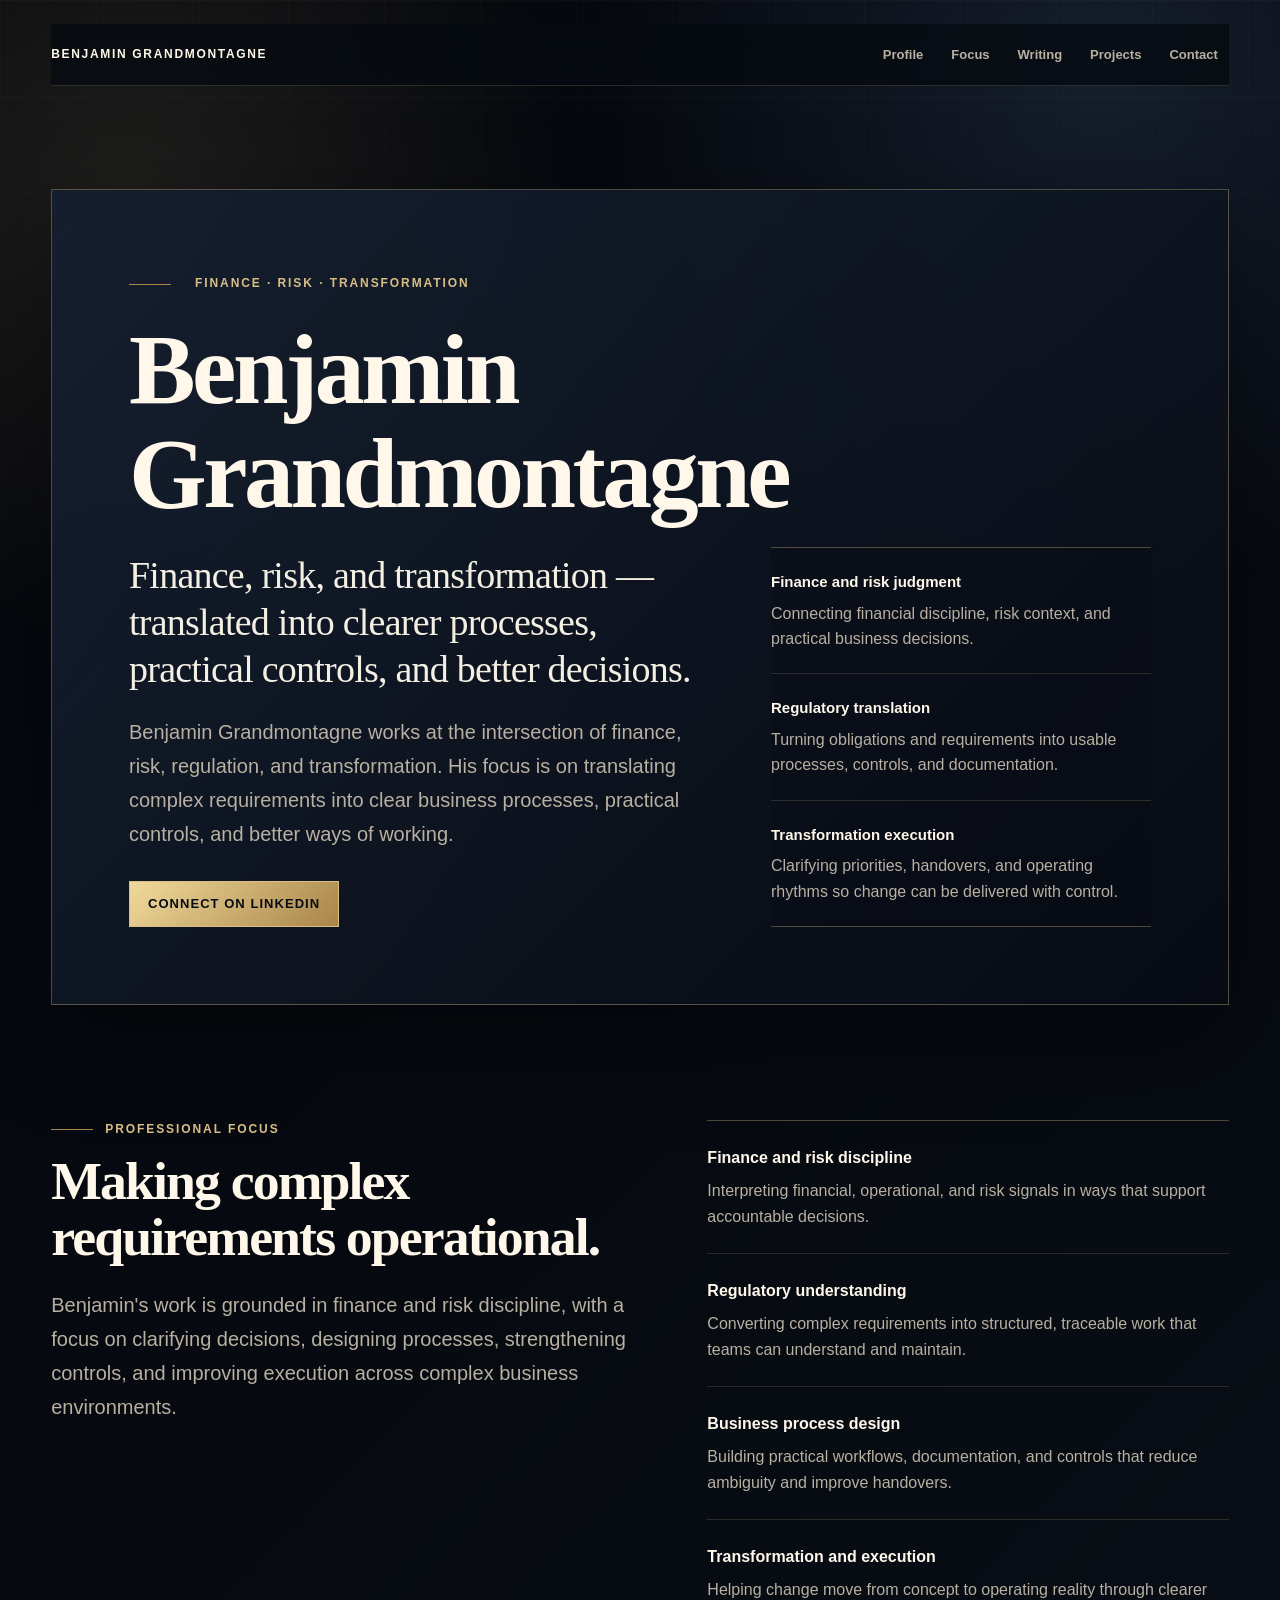
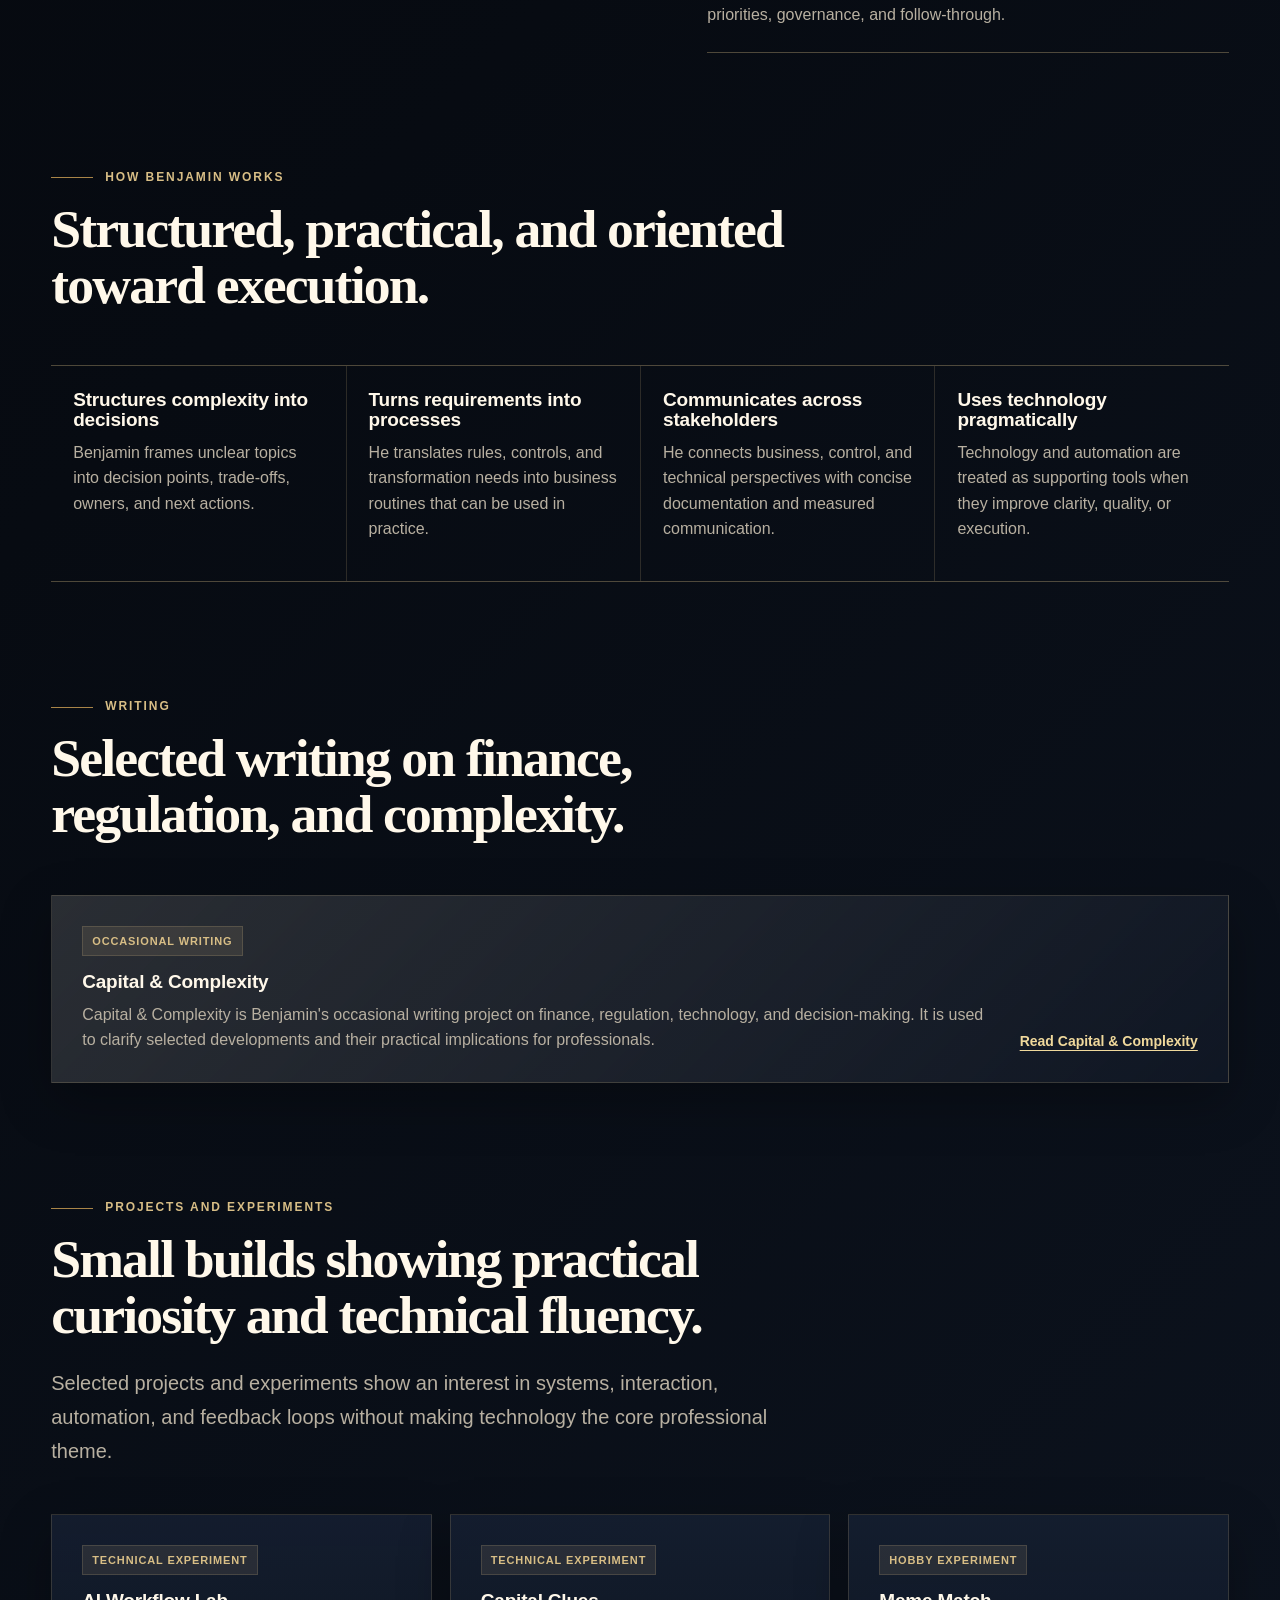
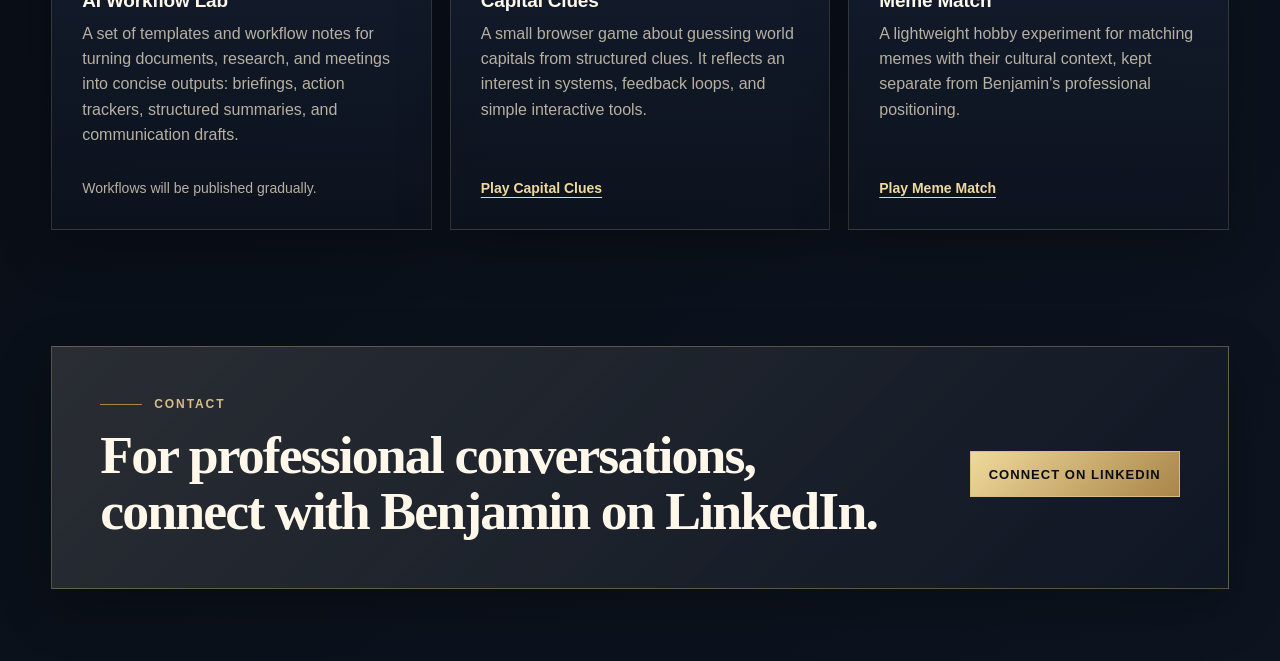
==== index.html @ ef94a6db "Polish writing heading" ====
<!DOCTYPE html>
<html lang="en">
<head>
  <meta charset="UTF-8" />
  <meta name="viewport" content="width=device-width, initial-scale=1.0" />

  <title>Benjamin Grandmontagne | Finance, Risk &amp; Transformation</title>
  <meta name="description" content="Benjamin Grandmontagne is a finance and risk professional focused on translating complex regulatory and transformation requirements into clear business processes, practical controls, and better decisions." />
  <link rel="canonical" href="https://bengrnd.github.io/" />
  <meta property="og:title" content="Benjamin Grandmontagne | Finance, Risk &amp; Transformation" />
  <meta property="og:description" content="Finance, risk, and transformation translated into clear business processes, practical controls, and better decisions." />
  <meta property="og:type" content="website" />
  <meta property="og:url" content="https://bengrnd.github.io/" />
  <meta name="twitter:card" content="summary" />
  <meta name="twitter:title" content="Benjamin Grandmontagne | Finance, Risk &amp; Transformation" />
  <meta name="twitter:description" content="Finance, risk, and transformation translated into clear business processes, practical controls, and better decisions." />
  <meta name="theme-color" content="#070b12" />

  <link rel="stylesheet" href="assets/css/main.css">
</head>

<body>
  <div class="page">
    <nav aria-label="Main navigation">
      <a class="nav-mark" href="/">Benjamin Grandmontagne</a>

      <div class="nav-links">
        <a href="#profile">Profile</a>
        <a href="#focus">Focus</a>
        <a href="#writing">Writing</a>
        <a href="#projects">Projects</a>
        <a href="#contact">Contact</a>
      </div>
    </nav>

    <main>
      <header id="profile" class="hero">
        <div class="hero-content">
          <p class="hero-kicker">Finance · Risk · Transformation</p>
          <h1>Benjamin Grandmontagne</h1>

          <p class="subtitle">
            Finance, risk, and transformation — translated into clearer processes, practical controls, and better decisions.
          </p>

          <p class="intro">
            Benjamin Grandmontagne works at the intersection of finance, risk, regulation, and transformation. His focus is on translating complex requirements into clear business processes, practical controls, and better ways of working.
          </p>

          <a
            class="primary-cta"
            href="https://www.linkedin.com/in/benjamin-grandmontagne-0a0674151"
            target="_blank"
            rel="noopener noreferrer"
          >
            Connect on LinkedIn
          </a>
        </div>

        <aside class="hero-panel" aria-label="Professional focus summary">
          <div class="signal">
            <strong>Finance and risk judgment</strong>
            <span>Connecting financial discipline, risk context, and practical business decisions.</span>
          </div>
          <div class="signal">
            <strong>Regulatory translation</strong>
            <span>Turning obligations and requirements into usable processes, controls, and documentation.</span>
          </div>
          <div class="signal">
            <strong>Transformation execution</strong>
            <span>Clarifying priorities, handovers, and operating rhythms so change can be delivered with control.</span>
          </div>
        </aside>
      </header>

      <section id="focus" class="two-column">
        <div>
          <p class="section-kicker">Professional focus</p>
          <h2>Making complex requirements operational.</h2>
          <p class="lead">
            Benjamin's work is grounded in finance and risk discipline, with a focus on clarifying decisions, designing processes, strengthening controls, and improving execution across complex business environments.
          </p>
        </div>

        <ul class="focus-list" aria-label="Professional focus areas">
          <li>
            <strong>Finance and risk discipline</strong>
            <span>Interpreting financial, operational, and risk signals in ways that support accountable decisions.</span>
          </li>
          <li>
            <strong>Regulatory understanding</strong>
            <span>Converting complex requirements into structured, traceable work that teams can understand and maintain.</span>
          </li>
          <li>
            <strong>Business process design</strong>
            <span>Building practical workflows, documentation, and controls that reduce ambiguity and improve handovers.</span>
          </li>
          <li>
            <strong>Transformation and execution</strong>
            <span>Helping change move from concept to operating reality through clearer priorities, governance, and follow-through.</span>
          </li>
        </ul>
      </section>

      <section class="section-shell workstyle" aria-labelledby="workstyle-title">
        <div class="section-head">
          <p class="section-kicker">How Benjamin works</p>
          <h2 id="workstyle-title">Structured, practical, and oriented toward execution.</h2>
        </div>

        <div class="principles">
          <article>
            <h3>Structures complexity into decisions</h3>
            <p>Benjamin frames unclear topics into decision points, trade-offs, owners, and next actions.</p>
          </article>
          <article>
            <h3>Turns requirements into processes</h3>
            <p>He translates rules, controls, and transformation needs into business routines that can be used in practice.</p>
          </article>
          <article>
            <h3>Communicates across stakeholders</h3>
            <p>He connects business, control, and technical perspectives with concise documentation and measured communication.</p>
          </article>
          <article>
            <h3>Uses technology pragmatically</h3>
            <p>Technology and automation are treated as supporting tools when they improve clarity, quality, or execution.</p>
          </article>
        </div>
      </section>

      <section id="writing" class="section-shell writing-section">
        <div class="section-head">
          <p class="section-kicker">Writing</p>
          <h2>Selected writing on finance, regulation, and complexity.</h2>
        </div>

        <article class="card featured">
          <div>
            <span class="tag">Occasional writing</span>
            <h3>Capital &amp; Complexity</h3>
            <p>
              Capital &amp; Complexity is Benjamin's occasional writing project on finance, regulation, technology, and decision-making. It is used to clarify selected developments and their practical implications for professionals.
            </p>
          </div>
          <p class="small">
            <a
              href="https://capitalcomplexity.substack.com/"
              target="_blank"
              rel="noopener noreferrer"
            >
              Read Capital &amp; Complexity
            </a>
          </p>
        </article>
      </section>

      <section id="projects" class="section-shell">
        <div class="section-head">
          <p class="section-kicker">Projects and experiments</p>
          <h2>Small builds showing practical curiosity and technical fluency.</h2>
          <p class="section-copy">
            Selected projects and experiments show an interest in systems, interaction, automation, and feedback loops without making technology the core professional theme.
          </p>
        </div>

        <div class="cards">
          <article class="card">
            <span class="tag">Technical experiment</span>
            <h3>AI Workflow Lab</h3>
            <p>
              A set of templates and workflow notes for turning documents, research, and meetings into concise outputs: briefings, action trackers, structured summaries, and communication drafts.
            </p>
            <p class="small">Workflows will be published gradually.</p>
          </article>

          <article class="card">
            <span class="tag">Technical experiment</span>
            <h3>Capital Clues</h3>
            <p>
              A small browser game about guessing world capitals from structured clues. It reflects an interest in systems, feedback loops, and simple interactive tools.
            </p>
            <p class="small">
              <a href="CapitalClues.html">Play Capital Clues</a>
            </p>
          </article>

          <article class="card hobby-card">
            <span class="tag">Hobby experiment</span>
            <h3>Meme Match</h3>
            <p>
              A lightweight hobby experiment for matching memes with their cultural context, kept separate from Benjamin's professional positioning.
            </p>
            <p class="small">
              <a href="meme.html">Play Meme Match</a>
            </p>
          </article>
        </div>
      </section>

      <section id="contact" class="contact">
        <div>
          <p class="section-kicker">Contact</p>
          <h2>For professional conversations, connect with Benjamin on LinkedIn.</h2>
        </div>

        <p>
          <a
            class="primary-cta"
            href="https://www.linkedin.com/in/benjamin-grandmontagne-0a0674151"
            target="_blank"
            rel="noopener noreferrer"
          >
            Connect on LinkedIn
          </a>
        </p>
      </section>
    </main>
  </div>
</body>
</html>
---- assets/css/main.css ----
:root {
  color-scheme: dark;
  --bg: #070b12;
  --bg-2: #0b111b;
  --surface: rgba(15, 22, 35, 0.82);
  --surface-solid: #101827;
  --surface-strong: #151f31;
  --text: #f4efe3;
  --text-strong: #fff8ea;
  --muted: #b8b0a1;
  --subtle: #8f8779;
  --line: rgba(216, 190, 134, 0.18);
  --line-strong: rgba(216, 190, 134, 0.34);
  --accent: #d8be86;
  --accent-strong: #f0d99c;
  --accent-soft: rgba(216, 190, 134, 0.11);
  --brass: #a98548;
  --shadow: 0 34px 90px rgba(0, 0, 0, 0.42);
  --shadow-soft: 0 18px 48px rgba(0, 0, 0, 0.28);
  --radius: 2px;
  --page-pad: clamp(18px, 4vw, 56px);
  --section-gap: clamp(72px, 9vw, 126px);
}

* {
  box-sizing: border-box;
}

html {
  scroll-behavior: smooth;
}

body {
  min-width: 320px;
  margin: 0;
  font-family: Arial, Helvetica, sans-serif;
  line-height: 1.65;
  color: var(--text);
  background:
    radial-gradient(circle at 10% 5%, rgba(216, 190, 134, 0.12), transparent 28rem),
    radial-gradient(circle at 86% 2%, rgba(54, 74, 105, 0.32), transparent 32rem),
    linear-gradient(135deg, #05070c 0%, var(--bg) 42%, #0d1420 100%);
}

body::before {
  position: fixed;
  inset: 0;
  z-index: -1;
  pointer-events: none;
  content: "";
  background-image:
    linear-gradient(rgba(216, 190, 134, 0.045) 1px, transparent 1px),
    linear-gradient(90deg, rgba(216, 190, 134, 0.035) 1px, transparent 1px);
  background-size: 96px 96px;
  mask-image: linear-gradient(to bottom, rgba(0, 0, 0, 0.75), transparent 70%);
}

a {
  color: var(--accent-strong);
  text-underline-offset: 4px;
  transition: color 160ms ease, border-color 160ms ease, background 160ms ease, transform 160ms ease;
}

a:hover {
  color: var(--text-strong);
}

a:focus-visible {
  outline: 3px solid rgba(216, 190, 134, 0.34);
  outline-offset: 4px;
  border-radius: 2px;
}

p {
  margin: 0 0 16px;
}

h1,
h2,
h3 {
  margin: 0;
  color: var(--text-strong);
  line-height: 1.04;
}

h1,
h2 {
  font-family: Georgia, "Times New Roman", serif;
  font-weight: 600;
  letter-spacing: -0.035em;
}

h1 {
  max-width: 980px;
  font-size: clamp(48px, 7.8vw, 104px);
}

h2 {
  max-width: 800px;
  margin-bottom: 22px;
  font-size: clamp(30px, 4.2vw, 56px);
}

h3 {
  margin-bottom: 10px;
  font-size: 19px;
  font-weight: 700;
  letter-spacing: -0.01em;
}

.page {
  width: min(1180px, calc(100% - (var(--page-pad) * 2)));
  margin: 0 auto;
  padding: 24px 0 72px;
}

nav {
  position: sticky;
  top: 0;
  z-index: 10;
  display: flex;
  align-items: center;
  justify-content: space-between;
  gap: 18px;
  margin-bottom: clamp(64px, 8vw, 112px);
  padding: 12px 0;
  border-bottom: 1px solid var(--line);
  background: rgba(7, 11, 18, 0.82);
  backdrop-filter: blur(18px);
}

.nav-mark {
  color: var(--text-strong);
  font-size: 12px;
  font-weight: 800;
  letter-spacing: 0.14em;
  text-decoration: none;
  text-transform: uppercase;
  white-space: nowrap;
}

.nav-links {
  display: flex;
  flex-wrap: wrap;
  justify-content: flex-end;
  gap: 6px;
}

.nav-links a {
  display: inline-flex;
  min-height: 36px;
  align-items: center;
  padding: 7px 10px;
  border: 1px solid transparent;
  color: var(--muted);
  font-size: 13px;
  font-weight: 700;
  text-decoration: none;
}

.nav-links a:hover,
.nav-links a:focus-visible {
  border-color: var(--line);
  color: var(--text-strong);
  background: rgba(216, 190, 134, 0.06);
}

main {
  display: grid;
  gap: var(--section-gap);
}

.hero {
  display: grid;
  grid-template-columns: minmax(0, 1fr) minmax(290px, 380px);
  gap: clamp(34px, 5vw, 66px);
  align-items: end;
  min-height: min(700px, calc(100vh - 128px));
  padding: clamp(34px, 6vw, 78px);
  border: 1px solid var(--line-strong);
  background:
    linear-gradient(135deg, rgba(20, 30, 47, 0.94), rgba(8, 12, 20, 0.86)),
    linear-gradient(120deg, rgba(216, 190, 134, 0.13), transparent 58%);
  box-shadow: var(--shadow);
  overflow: hidden;
}

.hero-content {
  position: relative;
  z-index: 1;
}

.hero-kicker,
.section-kicker {
  color: var(--accent);
  font-size: 12px;
  font-weight: 800;
  letter-spacing: 0.16em;
  text-transform: uppercase;
}

.hero-kicker {
  display: inline-flex;
  align-items: center;
  gap: 12px;
  margin-bottom: 24px;
}

.hero-kicker::before,
.section-kicker::before {
  display: inline-block;
  width: 42px;
  height: 1px;
  margin-right: 12px;
  vertical-align: middle;
  content: "";
  background: var(--brass);
}

.subtitle {
  max-width: 860px;
  margin: 26px 0 22px;
  color: var(--text);
  font-family: Georgia, "Times New Roman", serif;
  font-size: clamp(24px, 3vw, 38px);
  line-height: 1.24;
  letter-spacing: -0.02em;
}

.intro,
.lead,
.section-copy {
  max-width: 760px;
  color: var(--muted);
  font-size: clamp(17px, 1.7vw, 20px);
  line-height: 1.7;
}

.primary-cta {
  display: inline-flex;
  align-items: center;
  justify-content: center;
  min-height: 46px;
  margin-top: 14px;
  padding: 11px 18px;
  border: 1px solid var(--accent);
  color: #080c13;
  background: linear-gradient(135deg, var(--accent-strong), var(--brass));
  font-size: 13px;
  font-weight: 800;
  letter-spacing: 0.08em;
  text-decoration: none;
  text-transform: uppercase;
}

.primary-cta:hover,
.primary-cta:focus-visible {
  color: #05070c;
  transform: translateY(-1px);
}

.hero-panel {
  display: grid;
  gap: 0;
  border-top: 1px solid var(--line-strong);
  border-bottom: 1px solid var(--line-strong);
  background: rgba(7, 11, 18, 0.34);
}

.signal {
  padding: 22px 0;
  border-top: 1px solid var(--line);
}

.signal:first-child {
  border-top: 0;
}

.signal strong {
  display: block;
  margin-bottom: 6px;
  color: var(--text-strong);
  font-size: 15px;
}

.signal span,
.focus-list span,
.card p,
.principles p {
  display: block;
  color: var(--muted);
  line-height: 1.58;
}

section {
  scroll-margin-top: 96px;
}

.section-shell {
  display: grid;
  gap: 30px;
}

.section-head {
  max-width: 840px;
}

.section-kicker {
  margin-bottom: 14px;
}

.two-column {
  display: grid;
  grid-template-columns: minmax(0, 1fr) minmax(300px, 0.9fr);
  gap: clamp(34px, 6vw, 78px);
  align-items: start;
}

.focus-list,
.principles,
.cards {
  display: grid;
  gap: 0;
}

.focus-list {
  margin: 0;
  padding: 0;
  border-top: 1px solid var(--line-strong);
  border-bottom: 1px solid var(--line-strong);
  list-style: none;
}

.focus-list li,
.principles article {
  padding: 24px 0;
  border-top: 1px solid var(--line);
}

.focus-list li:first-child,
.principles article:first-child {
  border-top: 0;
}

.focus-list strong {
  display: block;
  margin-bottom: 7px;
  color: var(--text-strong);
  font-size: 16px;
}

.principles {
  grid-template-columns: repeat(4, minmax(0, 1fr));
  border-top: 1px solid var(--line-strong);
  border-bottom: 1px solid var(--line-strong);
}

.principles article {
  min-height: 100%;
  padding: 24px 22px;
  border-top: 0;
  border-left: 1px solid var(--line);
}

.principles article:first-child {
  border-left: 0;
}

.cards {
  grid-template-columns: repeat(3, minmax(0, 1fr));
  gap: 18px;
}

.writing-section .card {
  display: grid;
  grid-template-columns: minmax(0, 1fr) auto;
  gap: 24px;
  align-items: end;
}

.card {
  display: flex;
  min-height: 100%;
  flex-direction: column;
  padding: clamp(22px, 3vw, 30px);
  border: 1px solid var(--line);
  background: linear-gradient(180deg, rgba(21, 31, 49, 0.88), rgba(13, 19, 30, 0.78));
  box-shadow: var(--shadow-soft);
  transition: transform 180ms ease, border-color 180ms ease, background 180ms ease;
}

.card:hover {
  border-color: var(--line-strong);
  background: linear-gradient(180deg, rgba(26, 39, 61, 0.92), rgba(15, 22, 35, 0.84));
  transform: translateY(-3px);
}

.card.featured {
  background:
    linear-gradient(135deg, rgba(216, 190, 134, 0.13), rgba(15, 22, 35, 0.86)),
    var(--surface-solid);
}

.card p:last-child {
  margin-bottom: 0;
}

.tag {
  display: inline-flex;
  width: fit-content;
  align-items: center;
  margin-bottom: 16px;
  padding: 5px 9px;
  border: 1px solid var(--line);
  color: var(--accent);
  background: var(--accent-soft);
  font-size: 11px;
  font-weight: 800;
  letter-spacing: 0.08em;
  text-transform: uppercase;
}

.small {
  margin-top: auto;
  padding-top: 14px;
  color: var(--subtle);
  font-size: 14px;
  line-height: 1.5;
}

.small a {
  font-weight: 800;
}

.contact {
  display: grid;
  grid-template-columns: minmax(0, 1fr) auto;
  gap: 28px;
  align-items: center;
  padding: clamp(30px, 5vw, 48px);
  border: 1px solid var(--line-strong);
  background:
    linear-gradient(135deg, rgba(216, 190, 134, 0.13), rgba(15, 22, 35, 0.78)),
    var(--surface-solid);
  box-shadow: var(--shadow-soft);
}

.contact h2 {
  margin-bottom: 0;
}

.contact p:last-child {
  margin-bottom: 0;
}

@media (max-width: 1080px) {
  .hero,
  .two-column,
  .contact {
    grid-template-columns: 1fr;
  }

  .hero {
    min-height: auto;
  }

  .hero-panel,
  .principles,
  .cards {
    grid-template-columns: repeat(2, minmax(0, 1fr));
  }

  .signal {
    padding: 18px 18px 18px 0;
  }
}

@media (max-width: 820px) {
  nav {
    position: static;
    align-items: flex-start;
    flex-direction: column;
  }

  .nav-links {
    justify-content: flex-start;
  }

  .writing-section .card {
    grid-template-columns: 1fr;
  }
}

@media (max-width: 680px) {
  :root {
    --page-pad: 16px;
    --section-gap: 58px;
  }

  .page {
    padding-top: 14px;
    padding-bottom: 44px;
  }

  nav {
    margin-bottom: 34px;
    padding-bottom: 14px;
  }

  .nav-mark {
    font-size: 11px;
  }

  .nav-links {
    width: 100%;
    gap: 5px;
  }

  .nav-links a {
    min-height: 34px;
    padding: 6px 8px;
    font-size: 12px;
  }

  .hero {
    gap: 28px;
    padding: 28px 20px;
  }

  h1 {
    font-size: clamp(40px, 12vw, 52px);
    overflow-wrap: break-word;
  }

  h2 {
    font-size: clamp(28px, 8vw, 38px);
  }

  h3 {
    font-size: 18px;
  }

  .subtitle {
    margin-top: 18px;
    font-size: clamp(22px, 6.5vw, 30px);
  }

  .intro,
  .lead,
  .section-copy {
    font-size: 16px;
  }

  .hero-panel,
  .principles,
  .cards {
    grid-template-columns: 1fr;
  }

  .principles article {
    padding: 22px 0;
    border-top: 1px solid var(--line);
    border-left: 0;
  }

  .principles article:first-child {
    border-top: 0;
  }

  .contact {
    padding: 26px 20px;
  }
}

@media (prefers-reduced-motion: reduce) {
  *,
  *::before,
  *::after {
    scroll-behavior: auto !important;
    transition-duration: 0.01ms !important;
    animation-duration: 0.01ms !important;
    animation-iteration-count: 1 !important;
  }
}
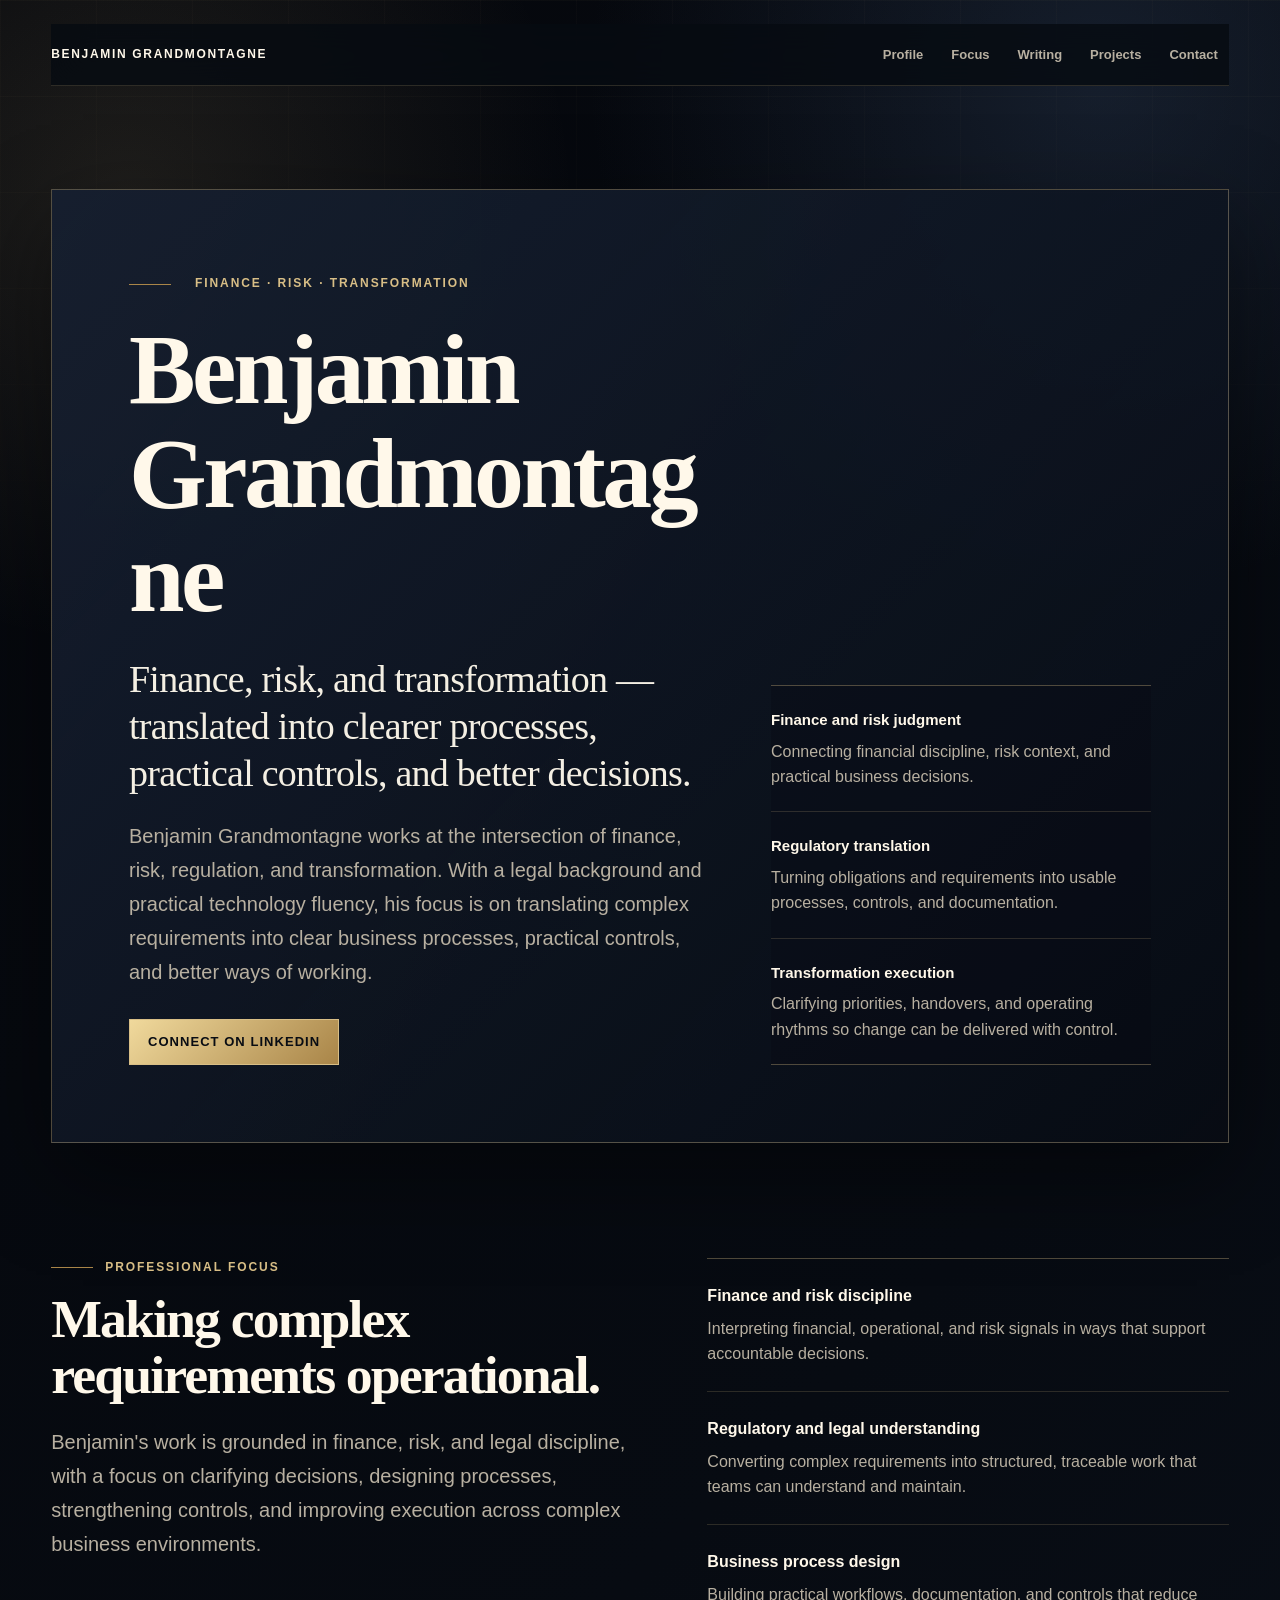
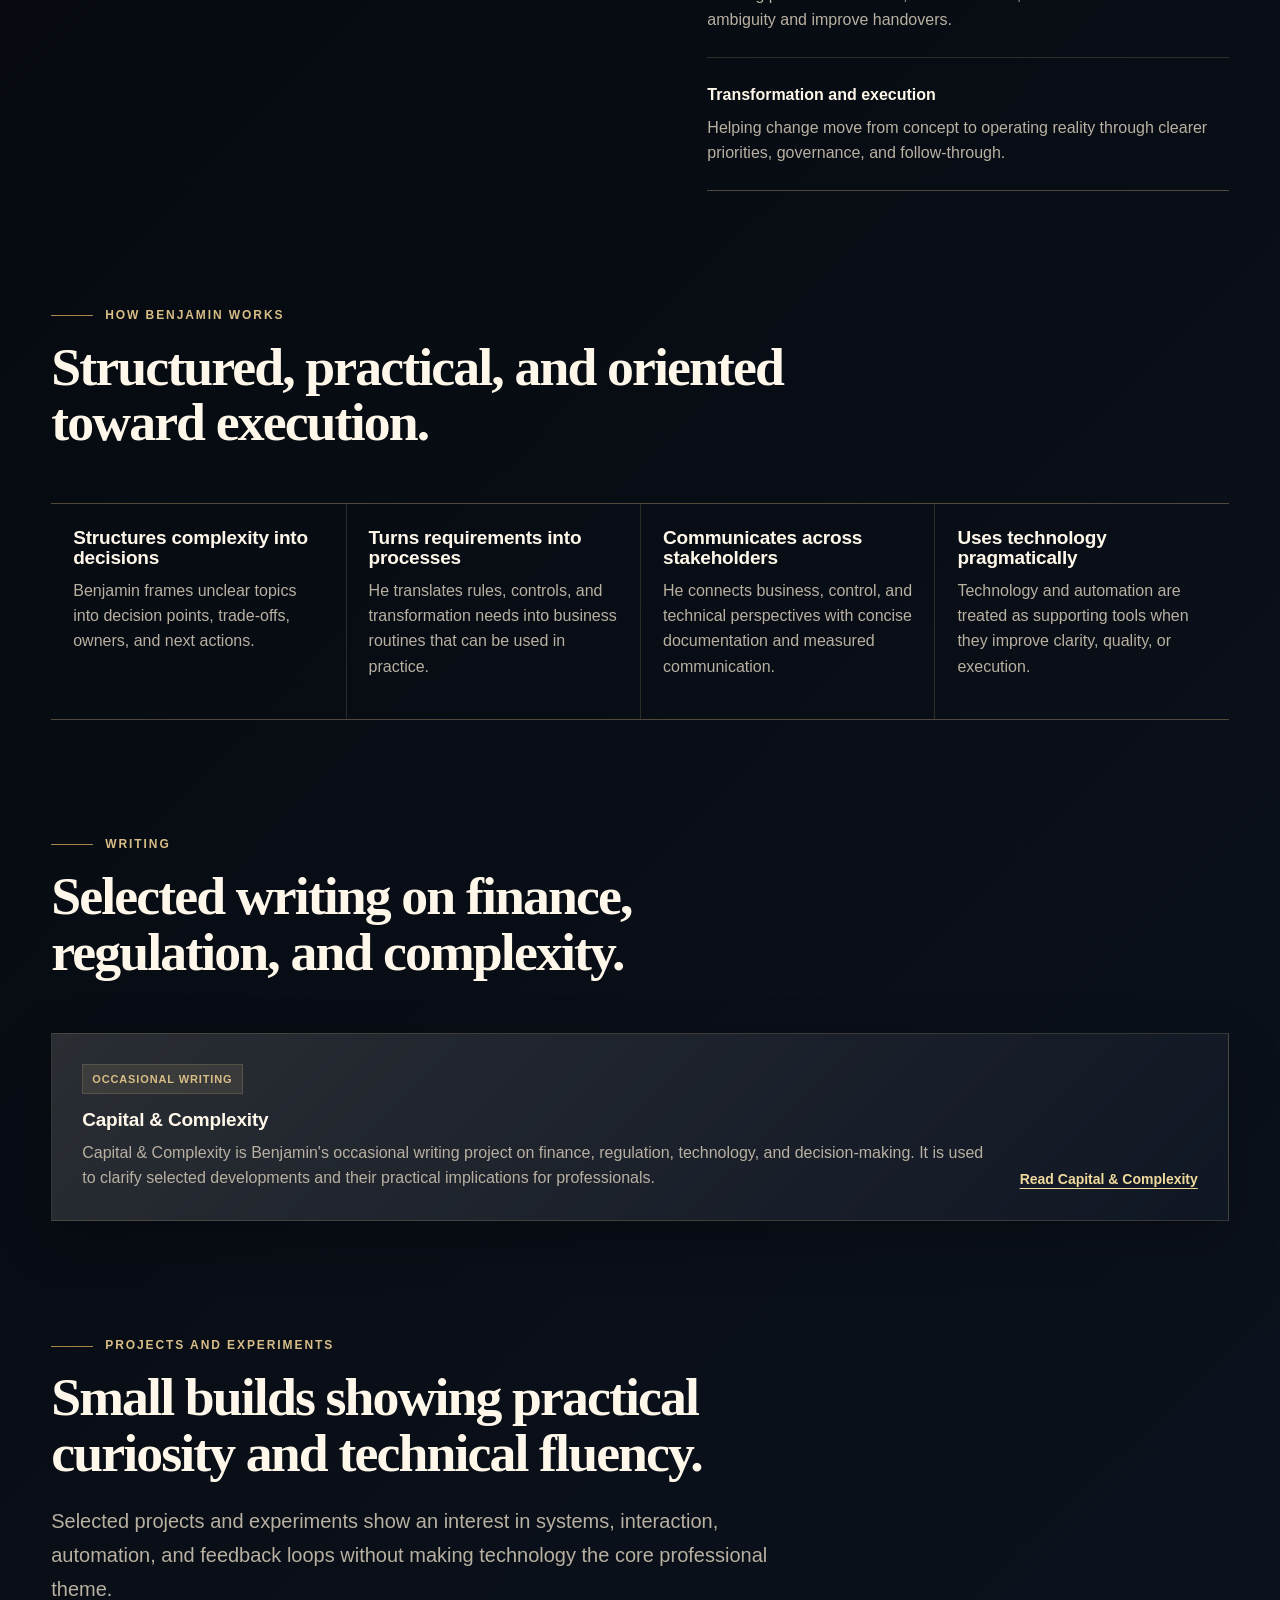
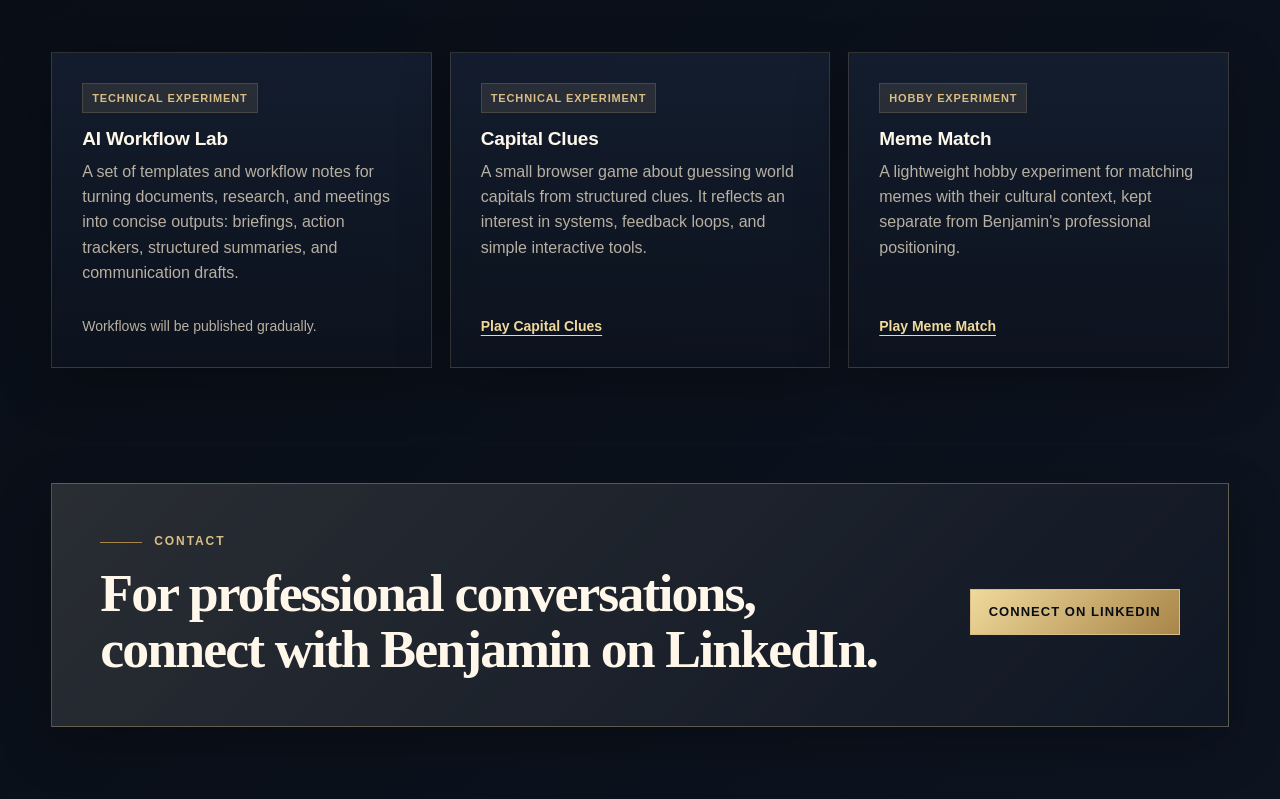
==== commit 7bcd5d8f: "Add legal background and social preview metadata" ====
--- a/index.html
+++ b/index.html
@@ -5,15 +5,20 @@
   <meta name="viewport" content="width=device-width, initial-scale=1.0" />
 
   <title>Benjamin Grandmontagne | Finance, Risk &amp; Transformation</title>
-  <meta name="description" content="Benjamin Grandmontagne is a finance and risk professional focused on translating complex regulatory and transformation requirements into clear business processes, practical controls, and better decisions." />
+  <meta name="description" content="Benjamin Grandmontagne is a finance and risk professional with a legal background, focused on translating complex regulatory and transformation requirements into clear business processes, practical controls, and better decisions." />
   <link rel="canonical" href="https://bengrnd.github.io/" />
   <meta property="og:title" content="Benjamin Grandmontagne | Finance, Risk &amp; Transformation" />
-  <meta property="og:description" content="Finance, risk, and transformation translated into clear business processes, practical controls, and better decisions." />
+  <meta property="og:description" content="Finance, risk, legal, and transformation thinking translated into clear business processes, practical controls, and better decisions." />
   <meta property="og:type" content="website" />
   <meta property="og:url" content="https://bengrnd.github.io/" />
-  <meta name="twitter:card" content="summary" />
+  <meta property="og:image" content="https://bengrnd.github.io/assets/img/social-card.svg" />
+  <meta property="og:image:type" content="image/svg+xml" />
+  <meta property="og:image:width" content="1200" />
+  <meta property="og:image:height" content="630" />
+  <meta name="twitter:card" content="summary_large_image" />
   <meta name="twitter:title" content="Benjamin Grandmontagne | Finance, Risk &amp; Transformation" />
-  <meta name="twitter:description" content="Finance, risk, and transformation translated into clear business processes, practical controls, and better decisions." />
+  <meta name="twitter:description" content="Finance, risk, legal, and transformation thinking translated into clear business processes, practical controls, and better decisions." />
+  <meta name="twitter:image" content="https://bengrnd.github.io/assets/img/social-card.svg" />
   <meta name="theme-color" content="#070b12" />
 
   <link rel="stylesheet" href="assets/css/main.css">
@@ -44,7 +49,7 @@
           </p>
 
           <p class="intro">
-            Benjamin Grandmontagne works at the intersection of finance, risk, regulation, and transformation. His focus is on translating complex requirements into clear business processes, practical controls, and better ways of working.
+            Benjamin Grandmontagne works at the intersection of finance, risk, regulation, and transformation. With a legal background and practical technology fluency, his focus is on translating complex requirements into clear business processes, practical controls, and better ways of working.
           </p>
 
           <a
@@ -78,7 +83,7 @@
           <p class="section-kicker">Professional focus</p>
           <h2>Making complex requirements operational.</h2>
           <p class="lead">
-            Benjamin's work is grounded in finance and risk discipline, with a focus on clarifying decisions, designing processes, strengthening controls, and improving execution across complex business environments.
+            Benjamin's work is grounded in finance, risk, and legal discipline, with a focus on clarifying decisions, designing processes, strengthening controls, and improving execution across complex business environments.
           </p>
         </div>
 
@@ -88,7 +93,7 @@
             <span>Interpreting financial, operational, and risk signals in ways that support accountable decisions.</span>
           </li>
           <li>
-            <strong>Regulatory understanding</strong>
+            <strong>Regulatory and legal understanding</strong>
             <span>Converting complex requirements into structured, traceable work that teams can understand and maintain.</span>
           </li>
           <li>
--- a/assets/css/main.css
+++ b/assets/css/main.css
@@ -1,10 +1,7 @@
 :root {
   color-scheme: dark;
   --bg: #070b12;
-  --bg-2: #0b111b;
-  --surface: rgba(15, 22, 35, 0.82);
   --surface-solid: #101827;
-  --surface-strong: #151f31;
   --text: #f4efe3;
   --text-strong: #fff8ea;
   --muted: #b8b0a1;
@@ -17,7 +14,6 @@
   --brass: #a98548;
   --shadow: 0 34px 90px rgba(0, 0, 0, 0.42);
   --shadow-soft: 0 18px 48px rgba(0, 0, 0, 0.28);
-  --radius: 2px;
   --page-pad: clamp(18px, 4vw, 56px);
   --section-gap: clamp(72px, 9vw, 126px);
 }
@@ -93,12 +89,14 @@
 h1 {
   max-width: 980px;
   font-size: clamp(48px, 7.8vw, 104px);
+  overflow-wrap: anywhere;
 }
 
 h2 {
   max-width: 800px;
   margin-bottom: 22px;
   font-size: clamp(30px, 4.2vw, 56px);
+  overflow-wrap: anywhere;
 }
 
 h3 {
@@ -188,6 +186,7 @@
 .hero-content {
   position: relative;
   z-index: 1;
+  min-width: 0;
 }
 
 .hero-kicker,
@@ -225,6 +224,7 @@
   font-size: clamp(24px, 3vw, 38px);
   line-height: 1.24;
   letter-spacing: -0.02em;
+  overflow-wrap: anywhere;
 }
 
 .intro,
@@ -498,6 +498,7 @@
   }
 
   .page {
+    width: min(100% - 24px, 1180px);
     padding-top: 14px;
     padding-bottom: 44px;
   }
@@ -508,7 +509,10 @@
   }
 
   .nav-mark {
+    max-width: 100%;
     font-size: 11px;
+    letter-spacing: 0.11em;
+    white-space: normal;
   }
 
   .nav-links {
@@ -523,13 +527,30 @@
   }
 
   .hero {
-    gap: 28px;
-    padding: 28px 20px;
+    gap: 26px;
+    padding: 24px 16px;
+    overflow: hidden;
+  }
+
+  .hero-kicker,
+  .section-kicker {
+    font-size: 10px;
+    letter-spacing: 0.12em;
+  }
+
+  .hero-kicker::before,
+  .section-kicker::before {
+    width: 30px;
+    margin-right: 8px;
   }
 
   h1 {
-    font-size: clamp(40px, 12vw, 52px);
-    overflow-wrap: break-word;
+    max-width: 100%;
+    font-size: clamp(34px, 10vw, 43px);
+    line-height: 1.02;
+    letter-spacing: -0.045em;
+    overflow-wrap: anywhere;
+    word-break: normal;
   }
 
   h2 {
@@ -541,14 +562,27 @@
   }
 
   .subtitle {
+    max-width: 100%;
     margin-top: 18px;
-    font-size: clamp(22px, 6.5vw, 30px);
+    font-size: clamp(20px, 5.8vw, 26px);
+    line-height: 1.28;
+    overflow-wrap: anywhere;
   }
 
   .intro,
   .lead,
   .section-copy {
+    max-width: 100%;
     font-size: 16px;
+    line-height: 1.65;
+    overflow-wrap: anywhere;
+  }
+
+  .primary-cta {
+    width: 100%;
+    max-width: 360px;
+    padding: 11px 14px;
+    text-align: center;
   }
 
   .hero-panel,
@@ -557,6 +591,10 @@
     grid-template-columns: 1fr;
   }
 
+  .signal {
+    padding: 18px 0;
+  }
+
   .principles article {
     padding: 22px 0;
     border-top: 1px solid var(--line);
@@ -569,6 +607,16 @@
 
   .contact {
     padding: 26px 20px;
+  }
+}
+
+@media (max-width: 380px) {
+  h1 {
+    font-size: clamp(31px, 9.3vw, 36px);
+  }
+
+  .subtitle {
+    font-size: clamp(19px, 5.4vw, 23px);
   }
 }
 
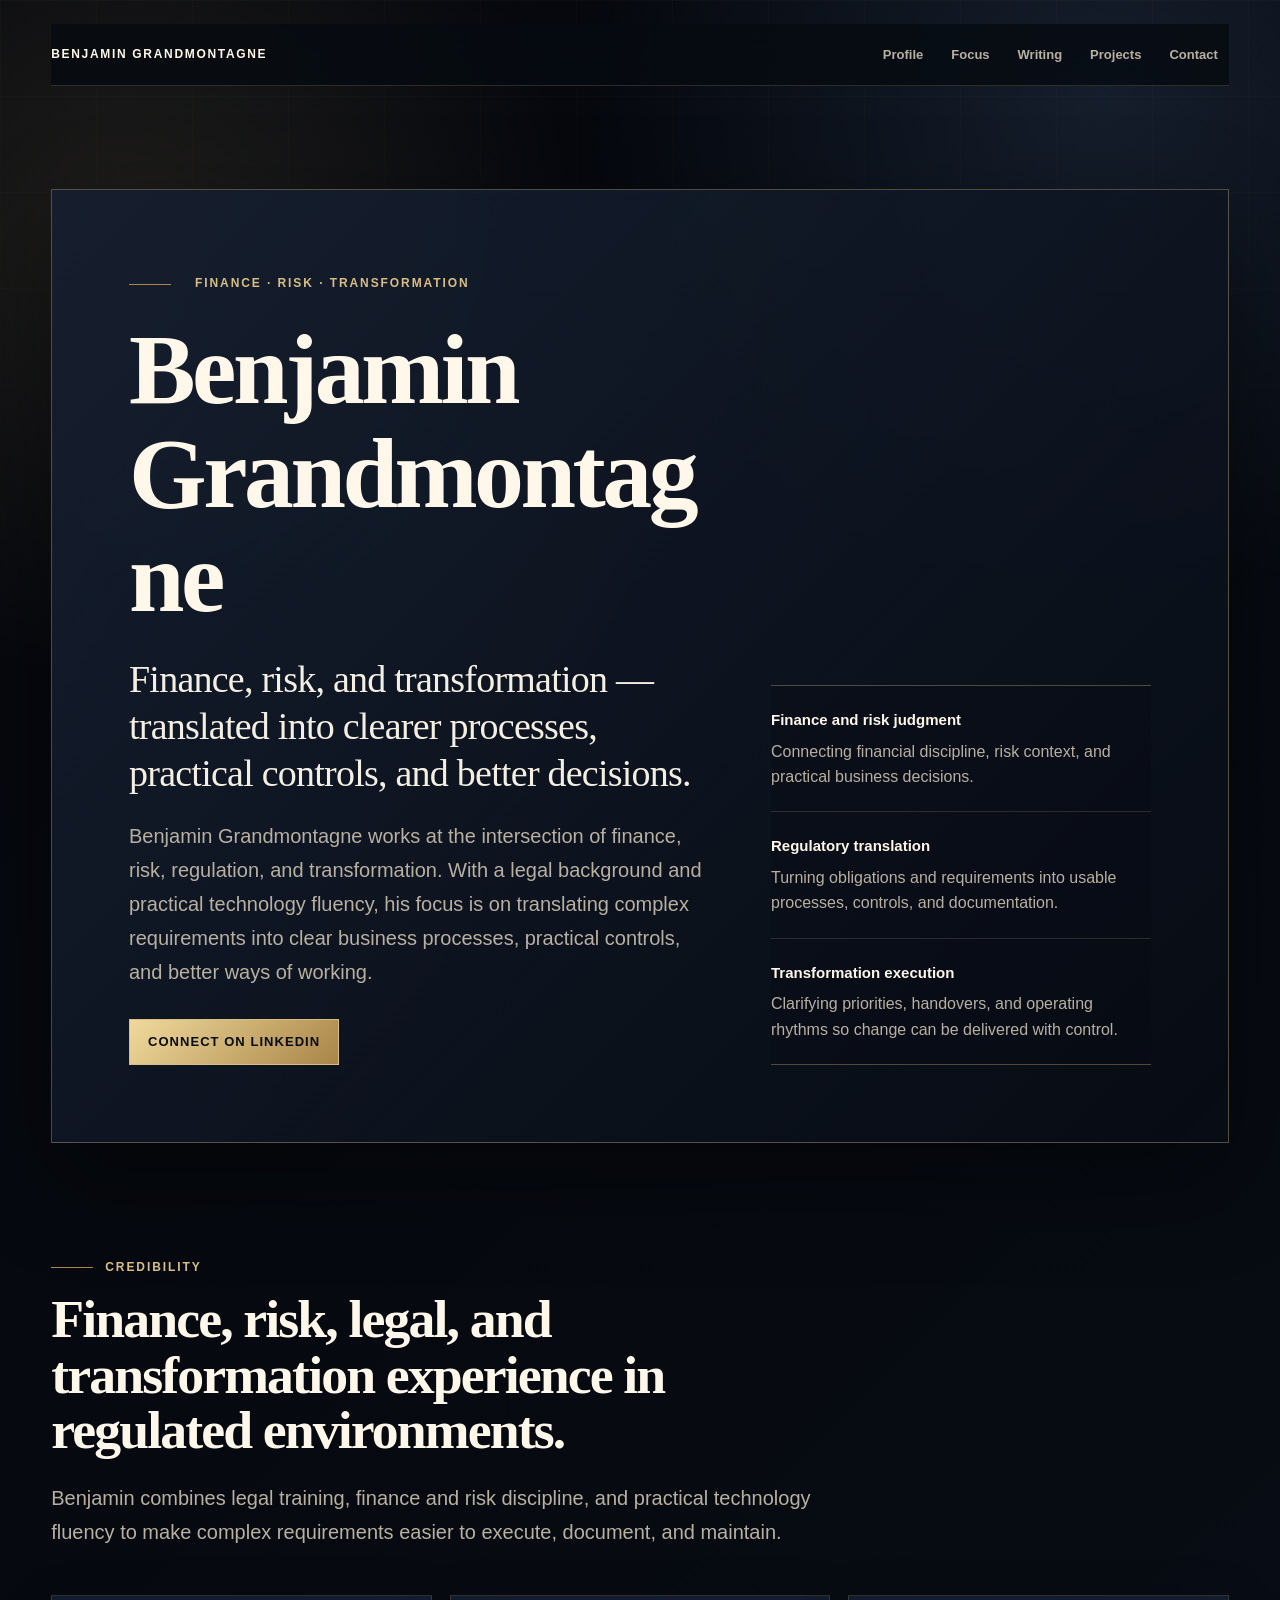
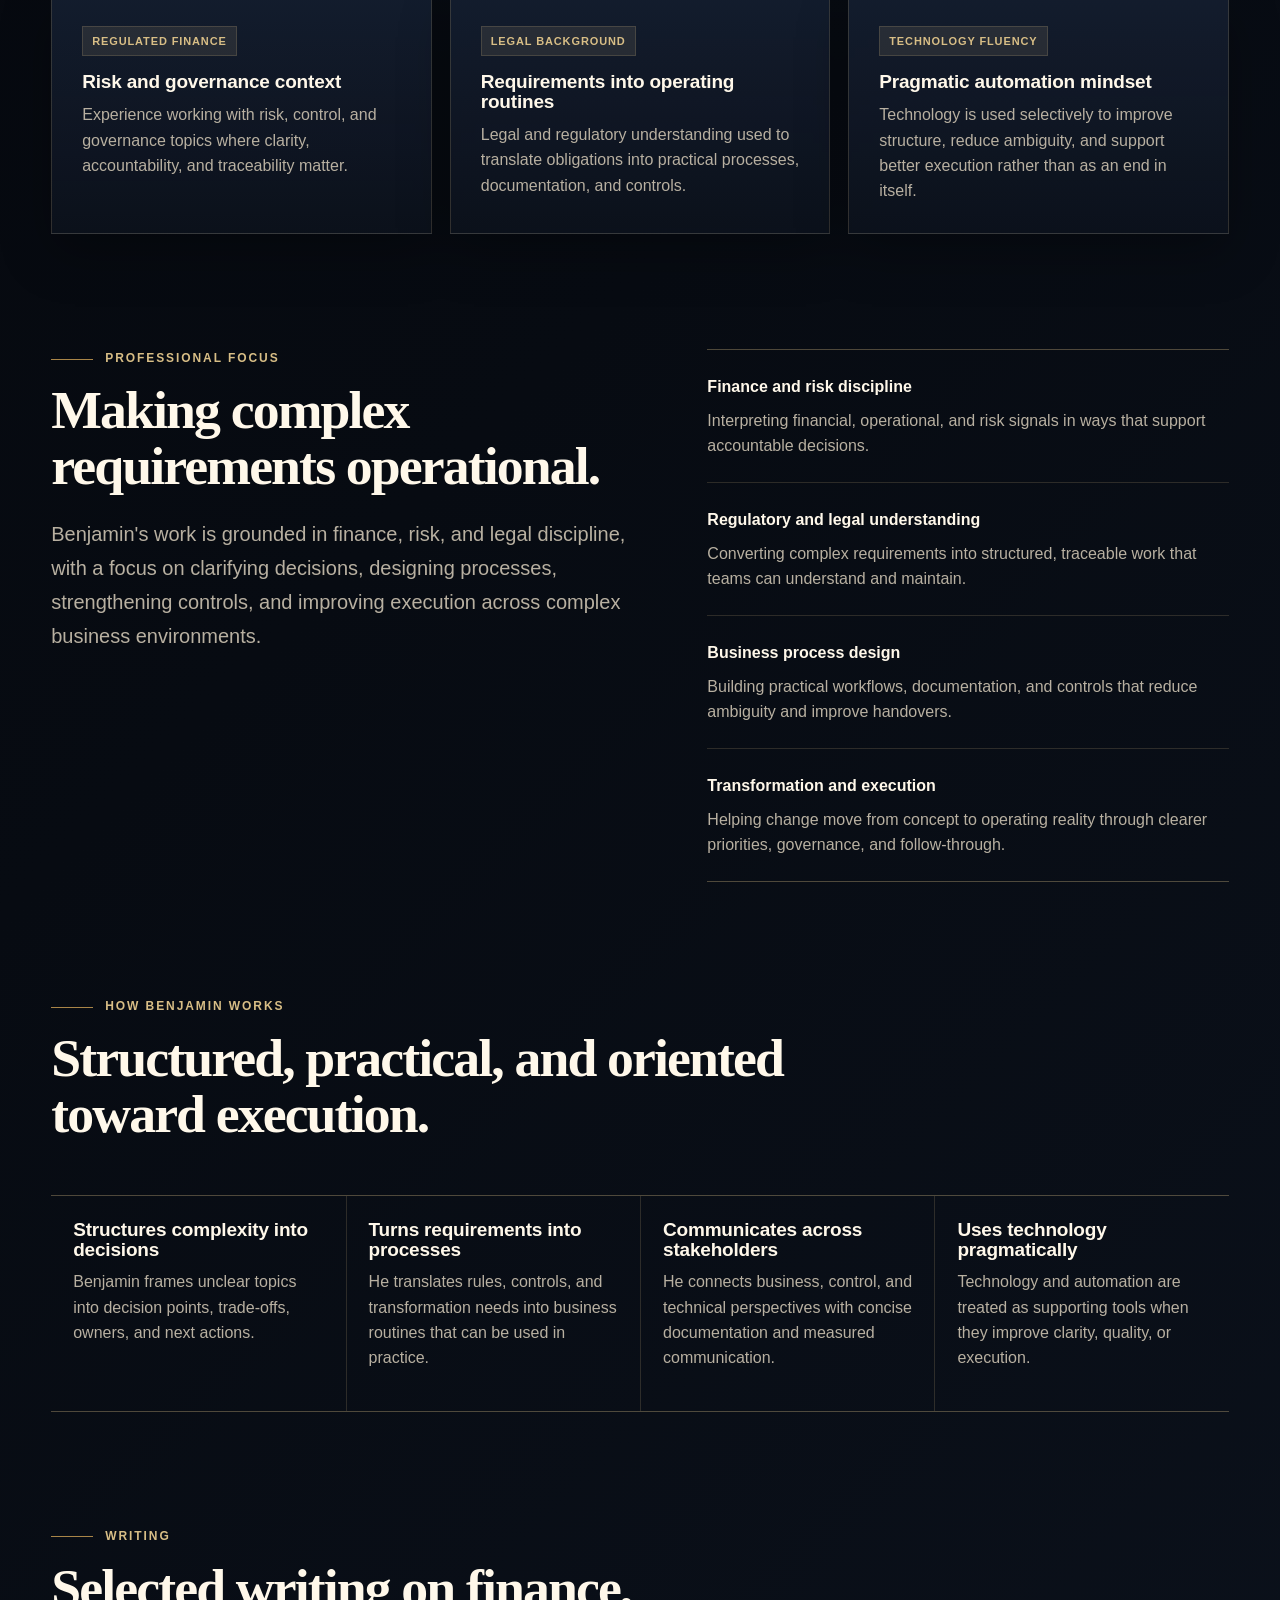
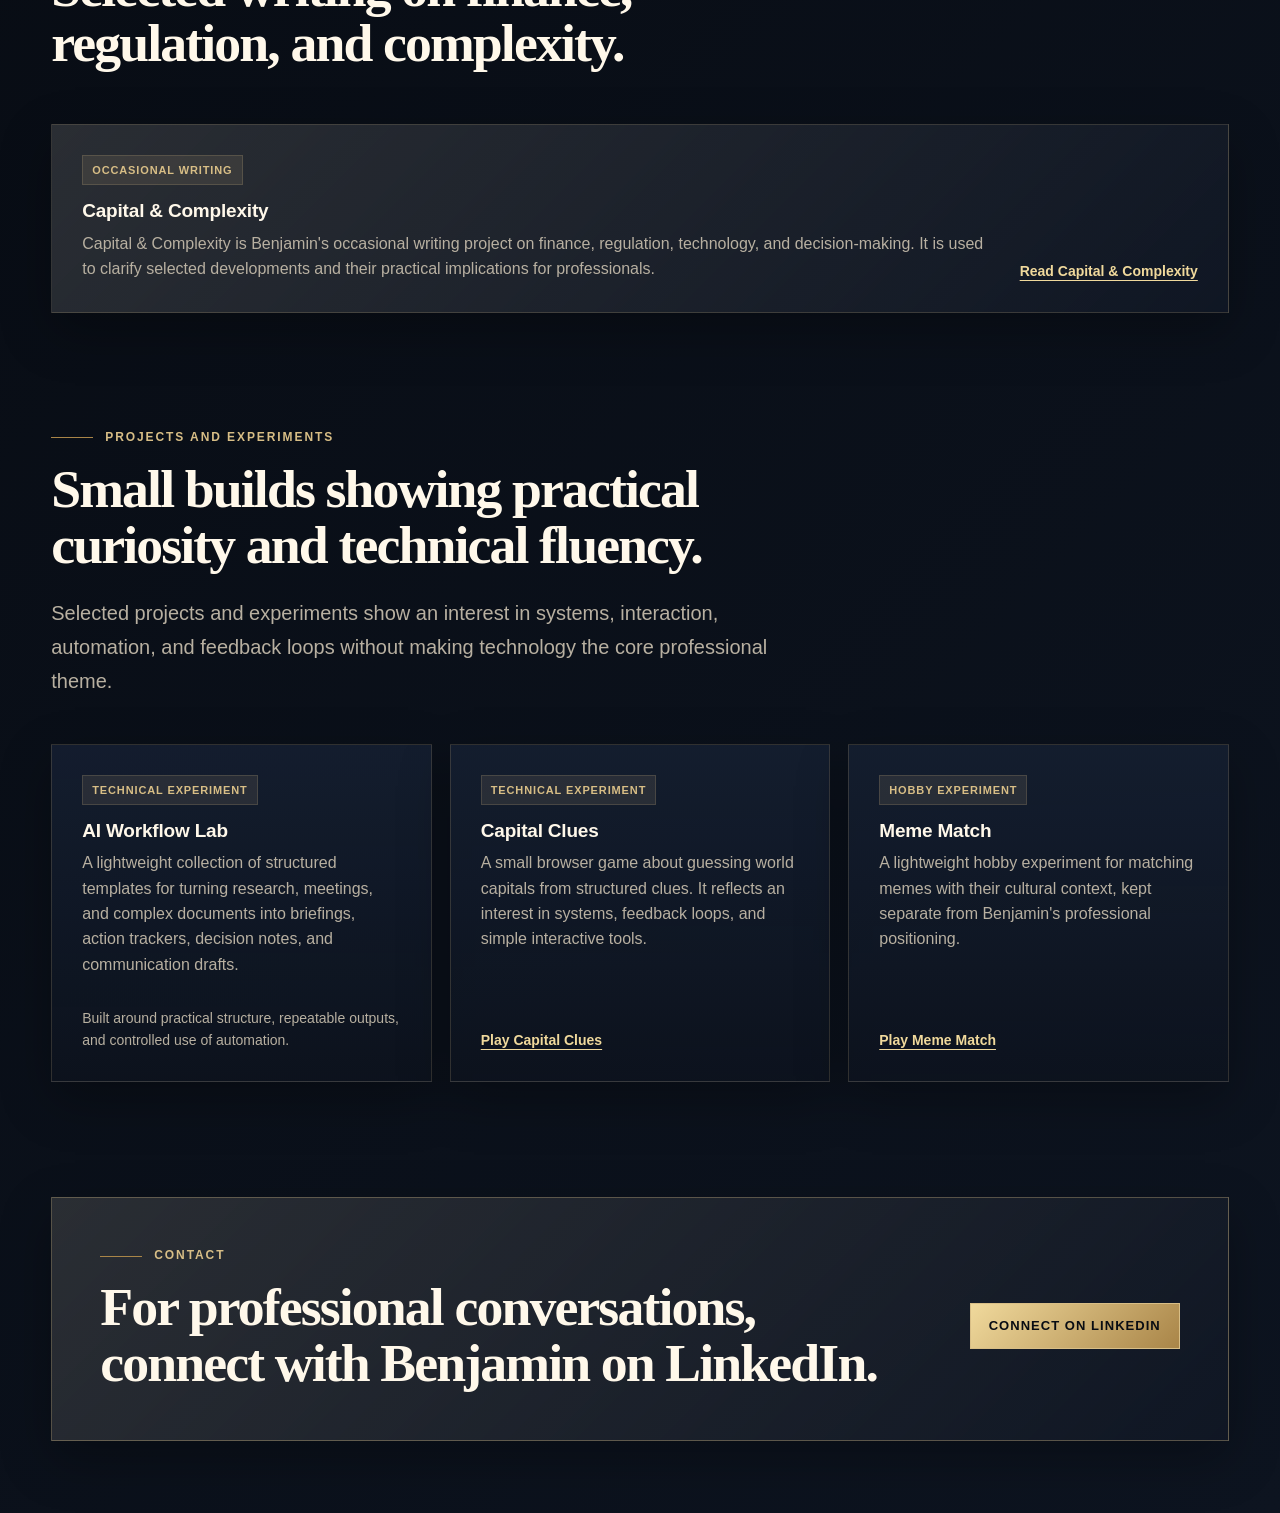
==== commit 741d4406: "Improve homepage credibility and mobile navigation" ====
--- a/index.html
+++ b/index.html
@@ -21,6 +21,7 @@
   <meta name="twitter:image" content="https://bengrnd.github.io/assets/img/social-card.svg" />
   <meta name="theme-color" content="#070b12" />
 
+  <link rel="icon" href="assets/img/favicon.svg" type="image/svg+xml">
   <link rel="stylesheet" href="assets/css/main.css">
 </head>
 
@@ -31,7 +32,7 @@
 
       <div class="nav-links">
         <a href="#profile">Profile</a>
-        <a href="#focus">Focus</a>
+        <a class="nav-optional-mobile" href="#focus">Focus</a>
         <a href="#writing">Writing</a>
         <a href="#projects">Projects</a>
         <a href="#contact">Contact</a>
@@ -78,6 +79,42 @@
         </aside>
       </header>
 
+      <section class="section-shell" aria-labelledby="credibility-title">
+        <div class="section-head">
+          <p class="section-kicker">Credibility</p>
+          <h2 id="credibility-title">Finance, risk, legal, and transformation experience in regulated environments.</h2>
+          <p class="section-copy">
+            Benjamin combines legal training, finance and risk discipline, and practical technology fluency to make complex requirements easier to execute, document, and maintain.
+          </p>
+        </div>
+
+        <div class="cards">
+          <article class="card">
+            <span class="tag">Regulated finance</span>
+            <h3>Risk and governance context</h3>
+            <p>
+              Experience working with risk, control, and governance topics where clarity, accountability, and traceability matter.
+            </p>
+          </article>
+
+          <article class="card">
+            <span class="tag">Legal background</span>
+            <h3>Requirements into operating routines</h3>
+            <p>
+              Legal and regulatory understanding used to translate obligations into practical processes, documentation, and controls.
+            </p>
+          </article>
+
+          <article class="card">
+            <span class="tag">Technology fluency</span>
+            <h3>Pragmatic automation mindset</h3>
+            <p>
+              Technology is used selectively to improve structure, reduce ambiguity, and support better execution rather than as an end in itself.
+            </p>
+          </article>
+        </div>
+      </section>
+
       <section id="focus" class="two-column">
         <div>
           <p class="section-kicker">Professional focus</p>
@@ -173,9 +210,9 @@
             <span class="tag">Technical experiment</span>
             <h3>AI Workflow Lab</h3>
             <p>
-              A set of templates and workflow notes for turning documents, research, and meetings into concise outputs: briefings, action trackers, structured summaries, and communication drafts.
-            </p>
-            <p class="small">Workflows will be published gradually.</p>
+              A lightweight collection of structured templates for turning research, meetings, and complex documents into briefings, action trackers, decision notes, and communication drafts.
+            </p>
+            <p class="small">Built around practical structure, repeatable outputs, and controlled use of automation.</p>
           </article>
 
           <article class="card">
@@ -222,4 +259,4 @@
     </main>
   </div>
 </body>
-</html>
+</html>
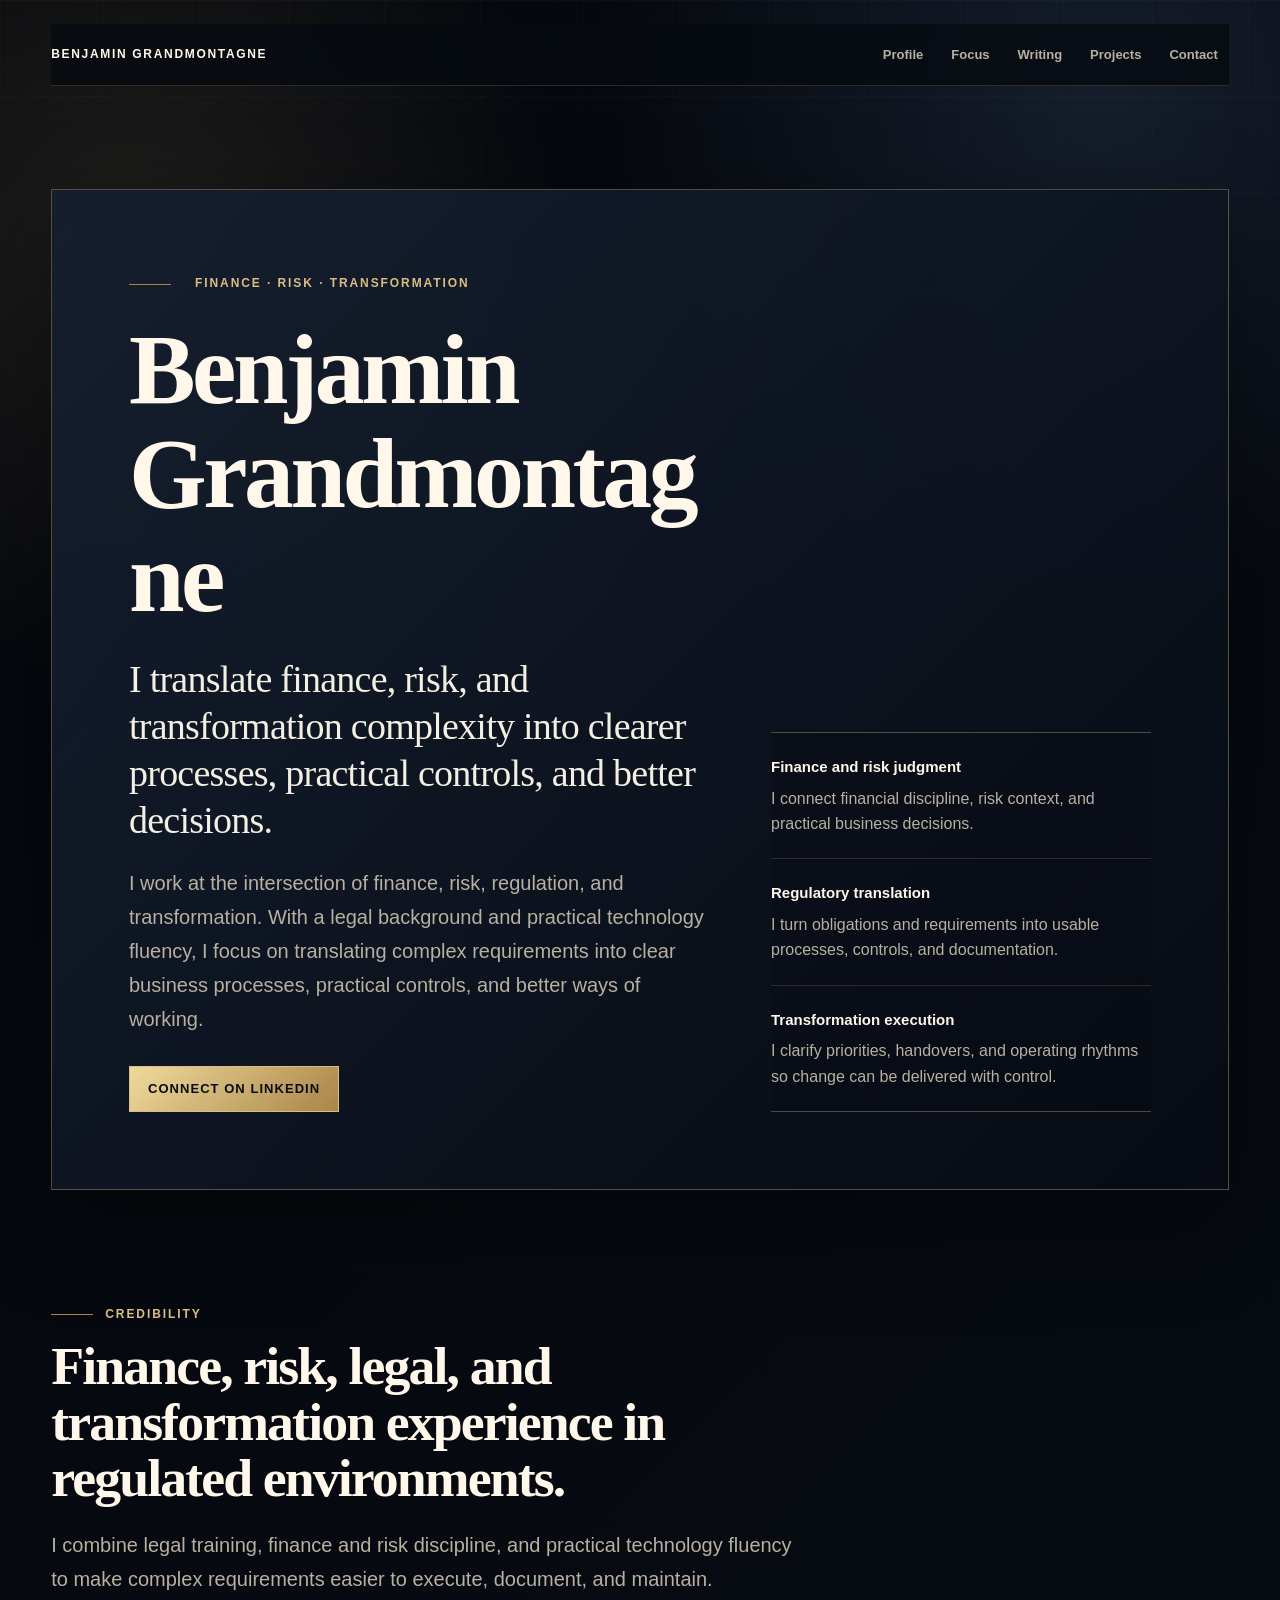
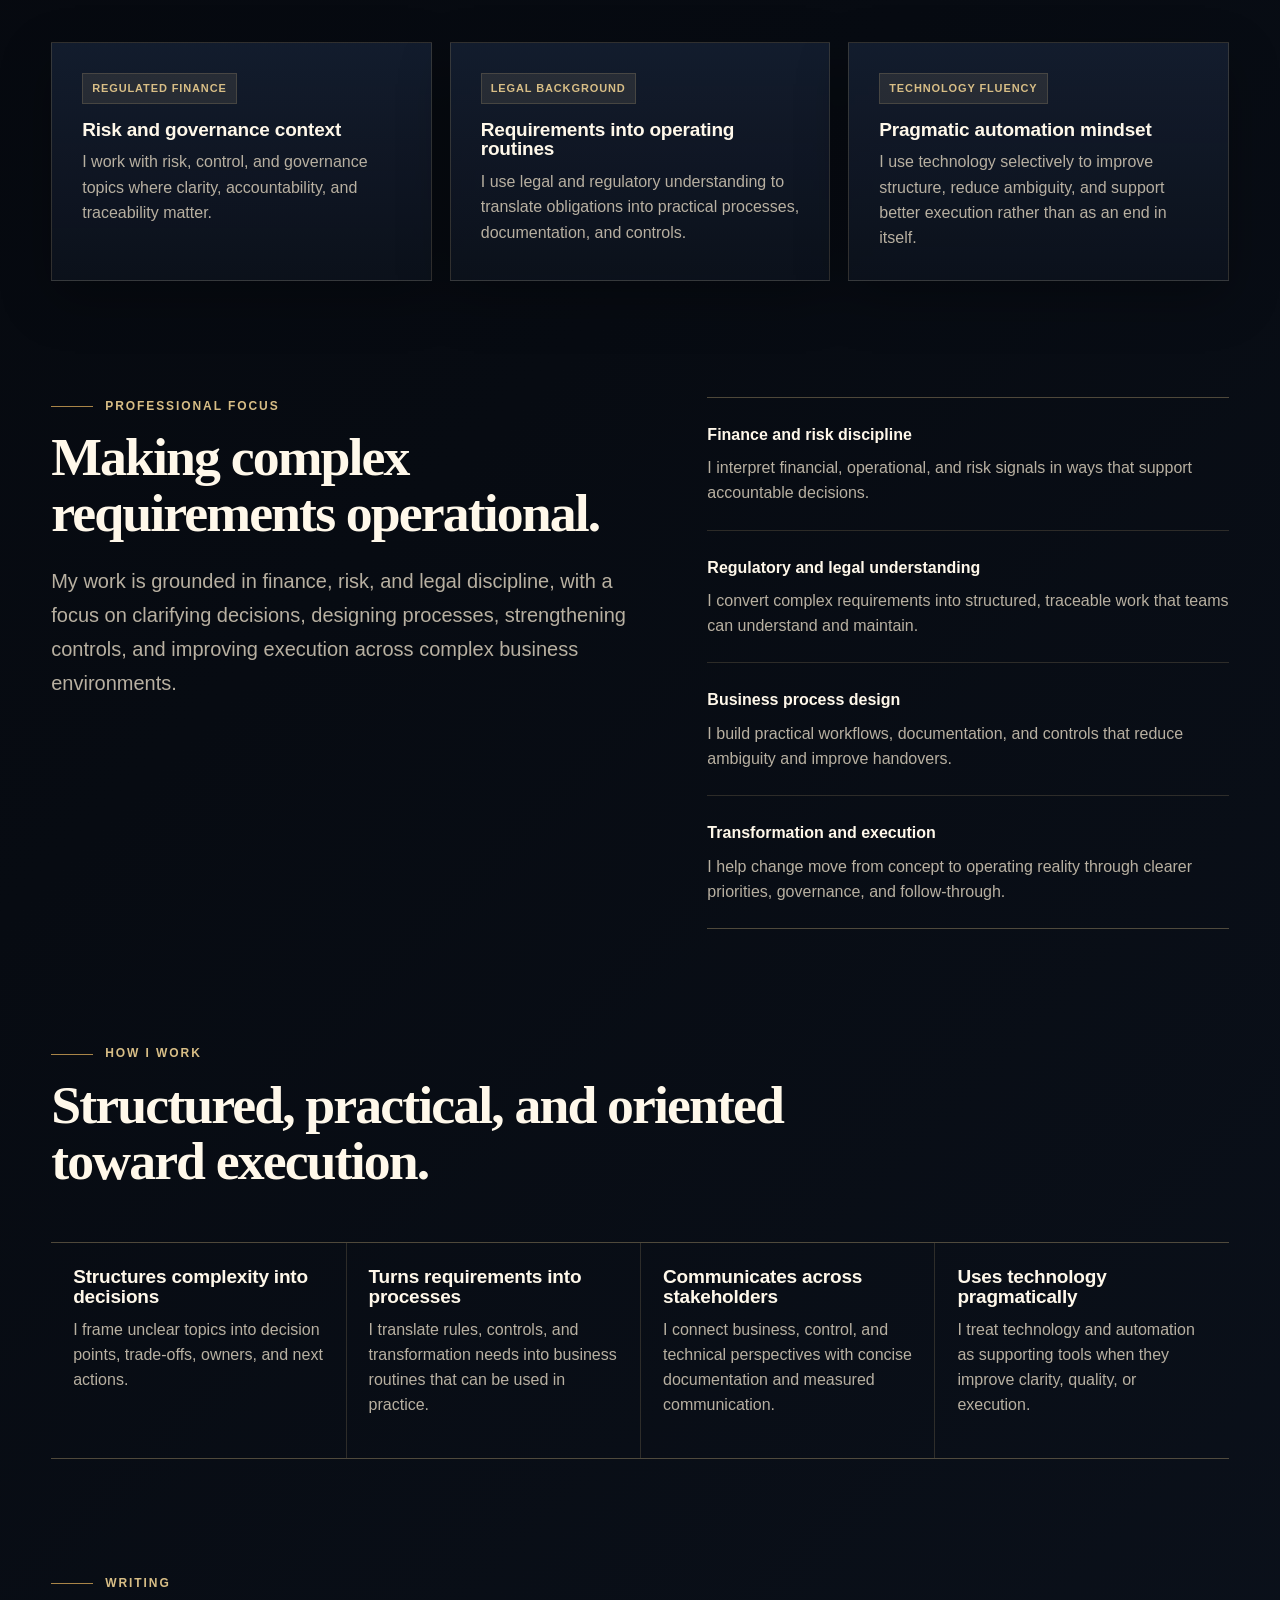
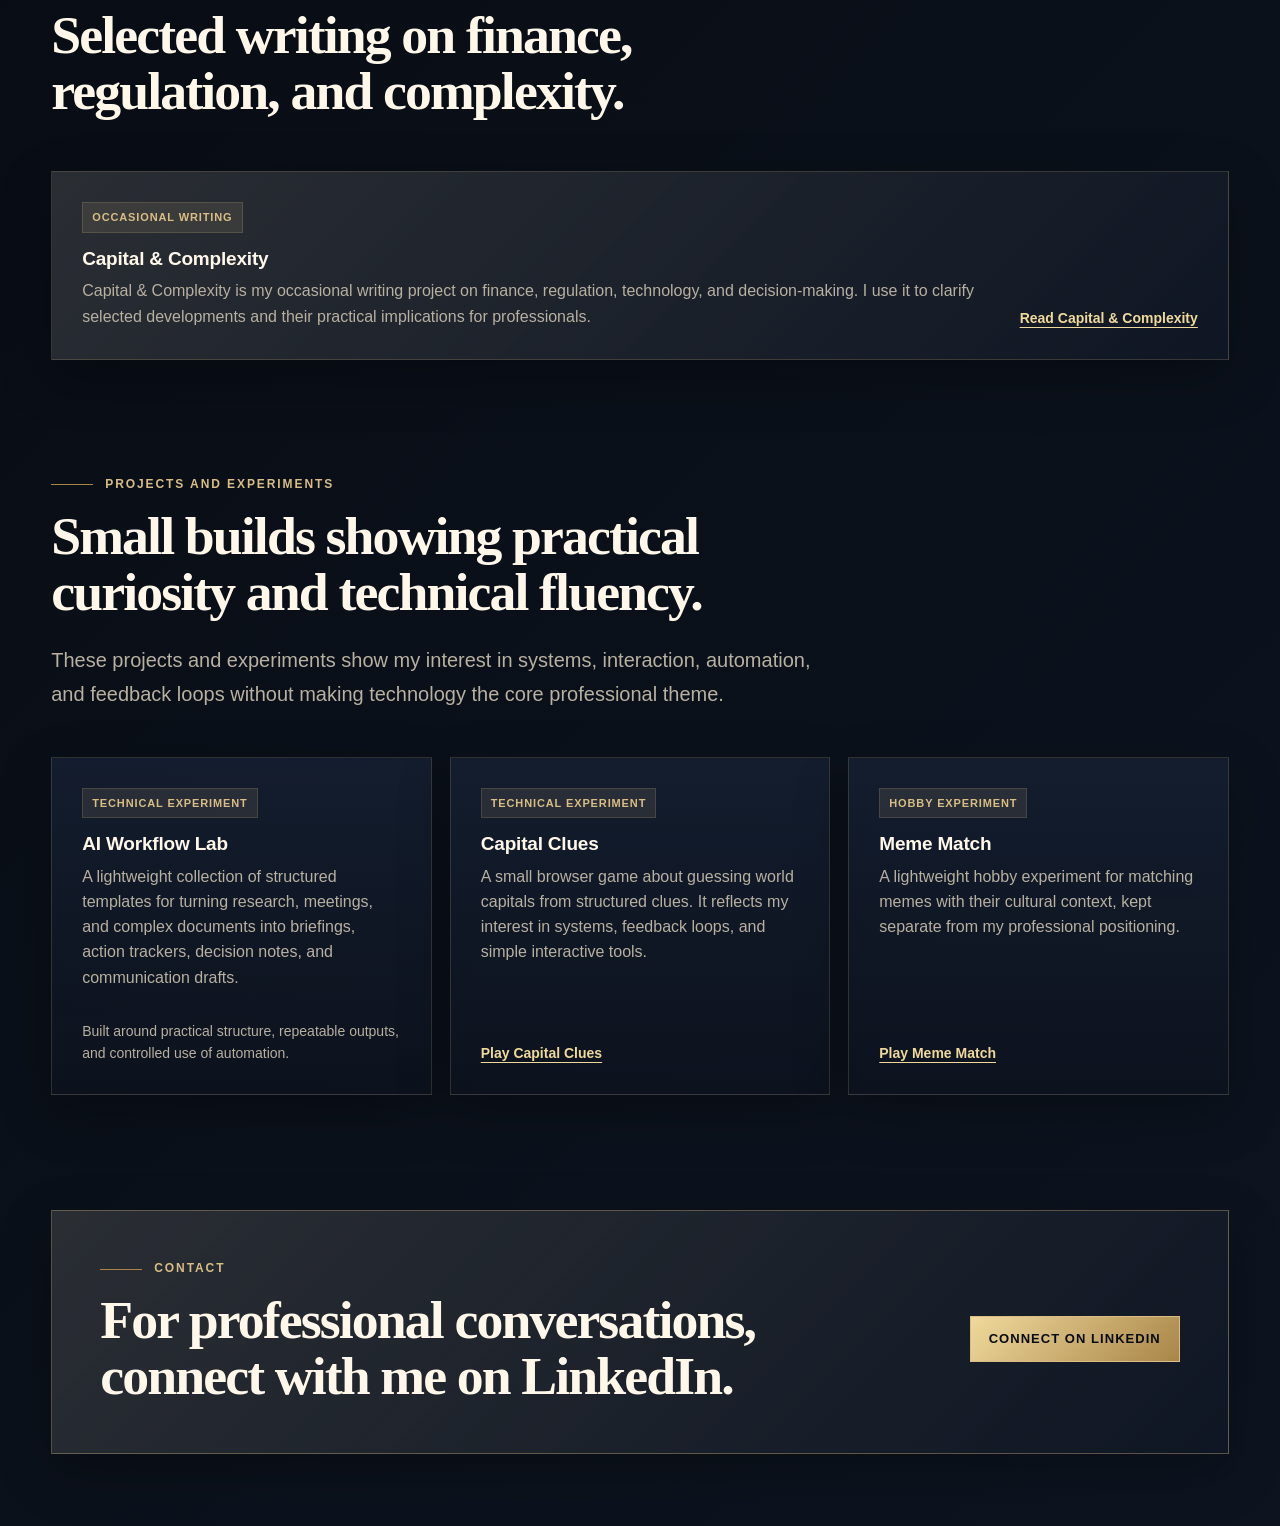
==== commit feb0b1ba: "Convert homepage copy to first person" ====
--- a/index.html
+++ b/index.html
@@ -5,7 +5,7 @@
   <meta name="viewport" content="width=device-width, initial-scale=1.0" />
 
   <title>Benjamin Grandmontagne | Finance, Risk &amp; Transformation</title>
-  <meta name="description" content="Benjamin Grandmontagne is a finance and risk professional with a legal background, focused on translating complex regulatory and transformation requirements into clear business processes, practical controls, and better decisions." />
+  <meta name="description" content="I work across finance, risk, regulation, and transformation, with a legal background and a focus on translating complex requirements into clear business processes, practical controls, and better decisions." />
   <link rel="canonical" href="https://bengrnd.github.io/" />
   <meta property="og:title" content="Benjamin Grandmontagne | Finance, Risk &amp; Transformation" />
   <meta property="og:description" content="Finance, risk, legal, and transformation thinking translated into clear business processes, practical controls, and better decisions." />
@@ -46,11 +46,11 @@
           <h1>Benjamin Grandmontagne</h1>
 
           <p class="subtitle">
-            Finance, risk, and transformation — translated into clearer processes, practical controls, and better decisions.
+            I translate finance, risk, and transformation complexity into clearer processes, practical controls, and better decisions.
           </p>
 
           <p class="intro">
-            Benjamin Grandmontagne works at the intersection of finance, risk, regulation, and transformation. With a legal background and practical technology fluency, his focus is on translating complex requirements into clear business processes, practical controls, and better ways of working.
+            I work at the intersection of finance, risk, regulation, and transformation. With a legal background and practical technology fluency, I focus on translating complex requirements into clear business processes, practical controls, and better ways of working.
           </p>
 
           <a
@@ -66,15 +66,15 @@
         <aside class="hero-panel" aria-label="Professional focus summary">
           <div class="signal">
             <strong>Finance and risk judgment</strong>
-            <span>Connecting financial discipline, risk context, and practical business decisions.</span>
+            <span>I connect financial discipline, risk context, and practical business decisions.</span>
           </div>
           <div class="signal">
             <strong>Regulatory translation</strong>
-            <span>Turning obligations and requirements into usable processes, controls, and documentation.</span>
+            <span>I turn obligations and requirements into usable processes, controls, and documentation.</span>
           </div>
           <div class="signal">
             <strong>Transformation execution</strong>
-            <span>Clarifying priorities, handovers, and operating rhythms so change can be delivered with control.</span>
+            <span>I clarify priorities, handovers, and operating rhythms so change can be delivered with control.</span>
           </div>
         </aside>
       </header>
@@ -84,7 +84,7 @@
           <p class="section-kicker">Credibility</p>
           <h2 id="credibility-title">Finance, risk, legal, and transformation experience in regulated environments.</h2>
           <p class="section-copy">
-            Benjamin combines legal training, finance and risk discipline, and practical technology fluency to make complex requirements easier to execute, document, and maintain.
+            I combine legal training, finance and risk discipline, and practical technology fluency to make complex requirements easier to execute, document, and maintain.
           </p>
         </div>
 
@@ -93,7 +93,7 @@
             <span class="tag">Regulated finance</span>
             <h3>Risk and governance context</h3>
             <p>
-              Experience working with risk, control, and governance topics where clarity, accountability, and traceability matter.
+              I work with risk, control, and governance topics where clarity, accountability, and traceability matter.
             </p>
           </article>
 
@@ -101,7 +101,7 @@
             <span class="tag">Legal background</span>
             <h3>Requirements into operating routines</h3>
             <p>
-              Legal and regulatory understanding used to translate obligations into practical processes, documentation, and controls.
+              I use legal and regulatory understanding to translate obligations into practical processes, documentation, and controls.
             </p>
           </article>
 
@@ -109,7 +109,7 @@
             <span class="tag">Technology fluency</span>
             <h3>Pragmatic automation mindset</h3>
             <p>
-              Technology is used selectively to improve structure, reduce ambiguity, and support better execution rather than as an end in itself.
+              I use technology selectively to improve structure, reduce ambiguity, and support better execution rather than as an end in itself.
             </p>
           </article>
         </div>
@@ -120,52 +120,52 @@
           <p class="section-kicker">Professional focus</p>
           <h2>Making complex requirements operational.</h2>
           <p class="lead">
-            Benjamin's work is grounded in finance, risk, and legal discipline, with a focus on clarifying decisions, designing processes, strengthening controls, and improving execution across complex business environments.
+            My work is grounded in finance, risk, and legal discipline, with a focus on clarifying decisions, designing processes, strengthening controls, and improving execution across complex business environments.
           </p>
         </div>
 
         <ul class="focus-list" aria-label="Professional focus areas">
           <li>
             <strong>Finance and risk discipline</strong>
-            <span>Interpreting financial, operational, and risk signals in ways that support accountable decisions.</span>
+            <span>I interpret financial, operational, and risk signals in ways that support accountable decisions.</span>
           </li>
           <li>
             <strong>Regulatory and legal understanding</strong>
-            <span>Converting complex requirements into structured, traceable work that teams can understand and maintain.</span>
+            <span>I convert complex requirements into structured, traceable work that teams can understand and maintain.</span>
           </li>
           <li>
             <strong>Business process design</strong>
-            <span>Building practical workflows, documentation, and controls that reduce ambiguity and improve handovers.</span>
+            <span>I build practical workflows, documentation, and controls that reduce ambiguity and improve handovers.</span>
           </li>
           <li>
             <strong>Transformation and execution</strong>
-            <span>Helping change move from concept to operating reality through clearer priorities, governance, and follow-through.</span>
+            <span>I help change move from concept to operating reality through clearer priorities, governance, and follow-through.</span>
           </li>
         </ul>
       </section>
 
       <section class="section-shell workstyle" aria-labelledby="workstyle-title">
         <div class="section-head">
-          <p class="section-kicker">How Benjamin works</p>
+          <p class="section-kicker">How I work</p>
           <h2 id="workstyle-title">Structured, practical, and oriented toward execution.</h2>
         </div>
 
         <div class="principles">
           <article>
             <h3>Structures complexity into decisions</h3>
-            <p>Benjamin frames unclear topics into decision points, trade-offs, owners, and next actions.</p>
+            <p>I frame unclear topics into decision points, trade-offs, owners, and next actions.</p>
           </article>
           <article>
             <h3>Turns requirements into processes</h3>
-            <p>He translates rules, controls, and transformation needs into business routines that can be used in practice.</p>
+            <p>I translate rules, controls, and transformation needs into business routines that can be used in practice.</p>
           </article>
           <article>
             <h3>Communicates across stakeholders</h3>
-            <p>He connects business, control, and technical perspectives with concise documentation and measured communication.</p>
+            <p>I connect business, control, and technical perspectives with concise documentation and measured communication.</p>
           </article>
           <article>
             <h3>Uses technology pragmatically</h3>
-            <p>Technology and automation are treated as supporting tools when they improve clarity, quality, or execution.</p>
+            <p>I treat technology and automation as supporting tools when they improve clarity, quality, or execution.</p>
           </article>
         </div>
       </section>
@@ -181,7 +181,7 @@
             <span class="tag">Occasional writing</span>
             <h3>Capital &amp; Complexity</h3>
             <p>
-              Capital &amp; Complexity is Benjamin's occasional writing project on finance, regulation, technology, and decision-making. It is used to clarify selected developments and their practical implications for professionals.
+              Capital &amp; Complexity is my occasional writing project on finance, regulation, technology, and decision-making. I use it to clarify selected developments and their practical implications for professionals.
             </p>
           </div>
           <p class="small">
@@ -201,7 +201,7 @@
           <p class="section-kicker">Projects and experiments</p>
           <h2>Small builds showing practical curiosity and technical fluency.</h2>
           <p class="section-copy">
-            Selected projects and experiments show an interest in systems, interaction, automation, and feedback loops without making technology the core professional theme.
+            These projects and experiments show my interest in systems, interaction, automation, and feedback loops without making technology the core professional theme.
           </p>
         </div>
 
@@ -219,7 +219,7 @@
             <span class="tag">Technical experiment</span>
             <h3>Capital Clues</h3>
             <p>
-              A small browser game about guessing world capitals from structured clues. It reflects an interest in systems, feedback loops, and simple interactive tools.
+              A small browser game about guessing world capitals from structured clues. It reflects my interest in systems, feedback loops, and simple interactive tools.
             </p>
             <p class="small">
               <a href="CapitalClues.html">Play Capital Clues</a>
@@ -230,7 +230,7 @@
             <span class="tag">Hobby experiment</span>
             <h3>Meme Match</h3>
             <p>
-              A lightweight hobby experiment for matching memes with their cultural context, kept separate from Benjamin's professional positioning.
+              A lightweight hobby experiment for matching memes with their cultural context, kept separate from my professional positioning.
             </p>
             <p class="small">
               <a href="meme.html">Play Meme Match</a>
@@ -242,7 +242,7 @@
       <section id="contact" class="contact">
         <div>
           <p class="section-kicker">Contact</p>
-          <h2>For professional conversations, connect with Benjamin on LinkedIn.</h2>
+          <h2>For professional conversations, connect with me on LinkedIn.</h2>
         </div>
 
         <p>
--- a/assets/css/main.css
+++ b/assets/css/main.css
@@ -526,6 +526,10 @@
     font-size: 12px;
   }
 
+  .nav-optional-mobile {
+    display: none;
+  }
+
   .hero {
     gap: 26px;
     padding: 24px 16px;
@@ -629,4 +633,4 @@
     animation-duration: 0.01ms !important;
     animation-iteration-count: 1 !important;
   }
-}
+}
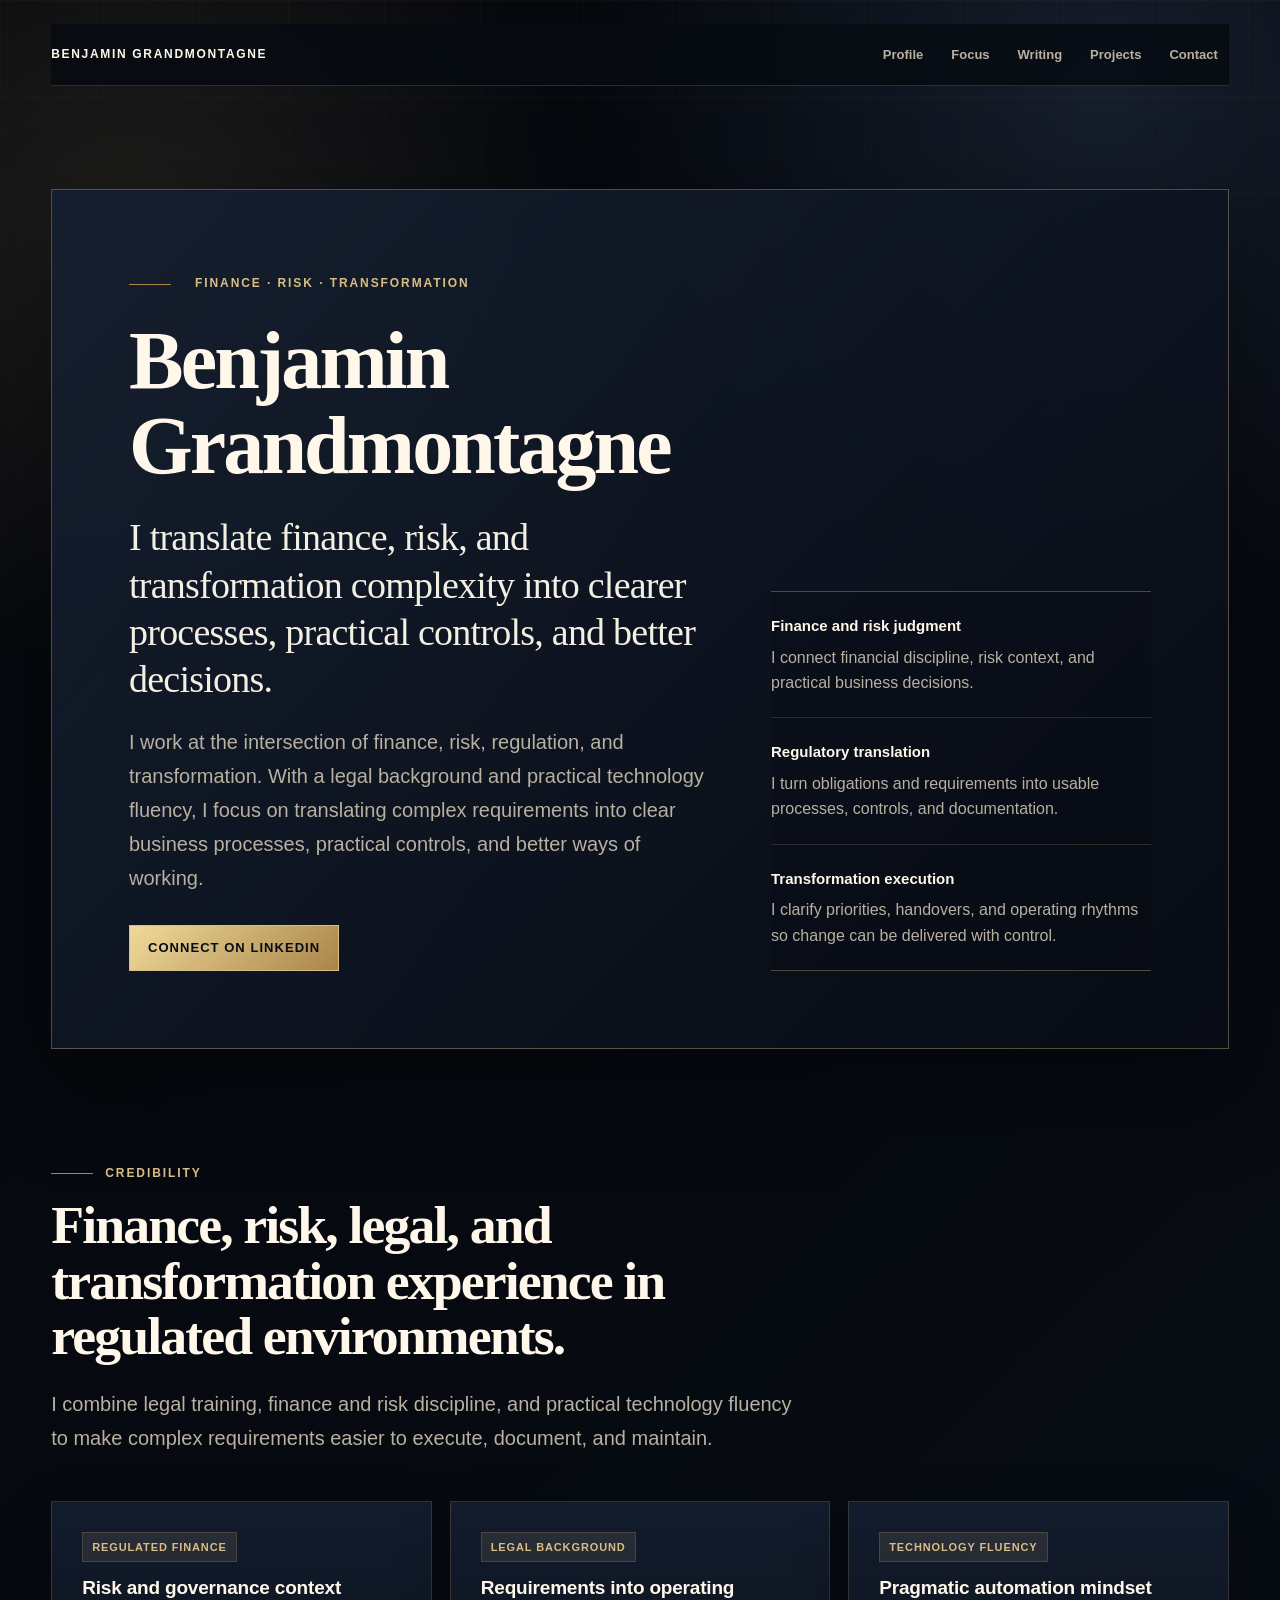
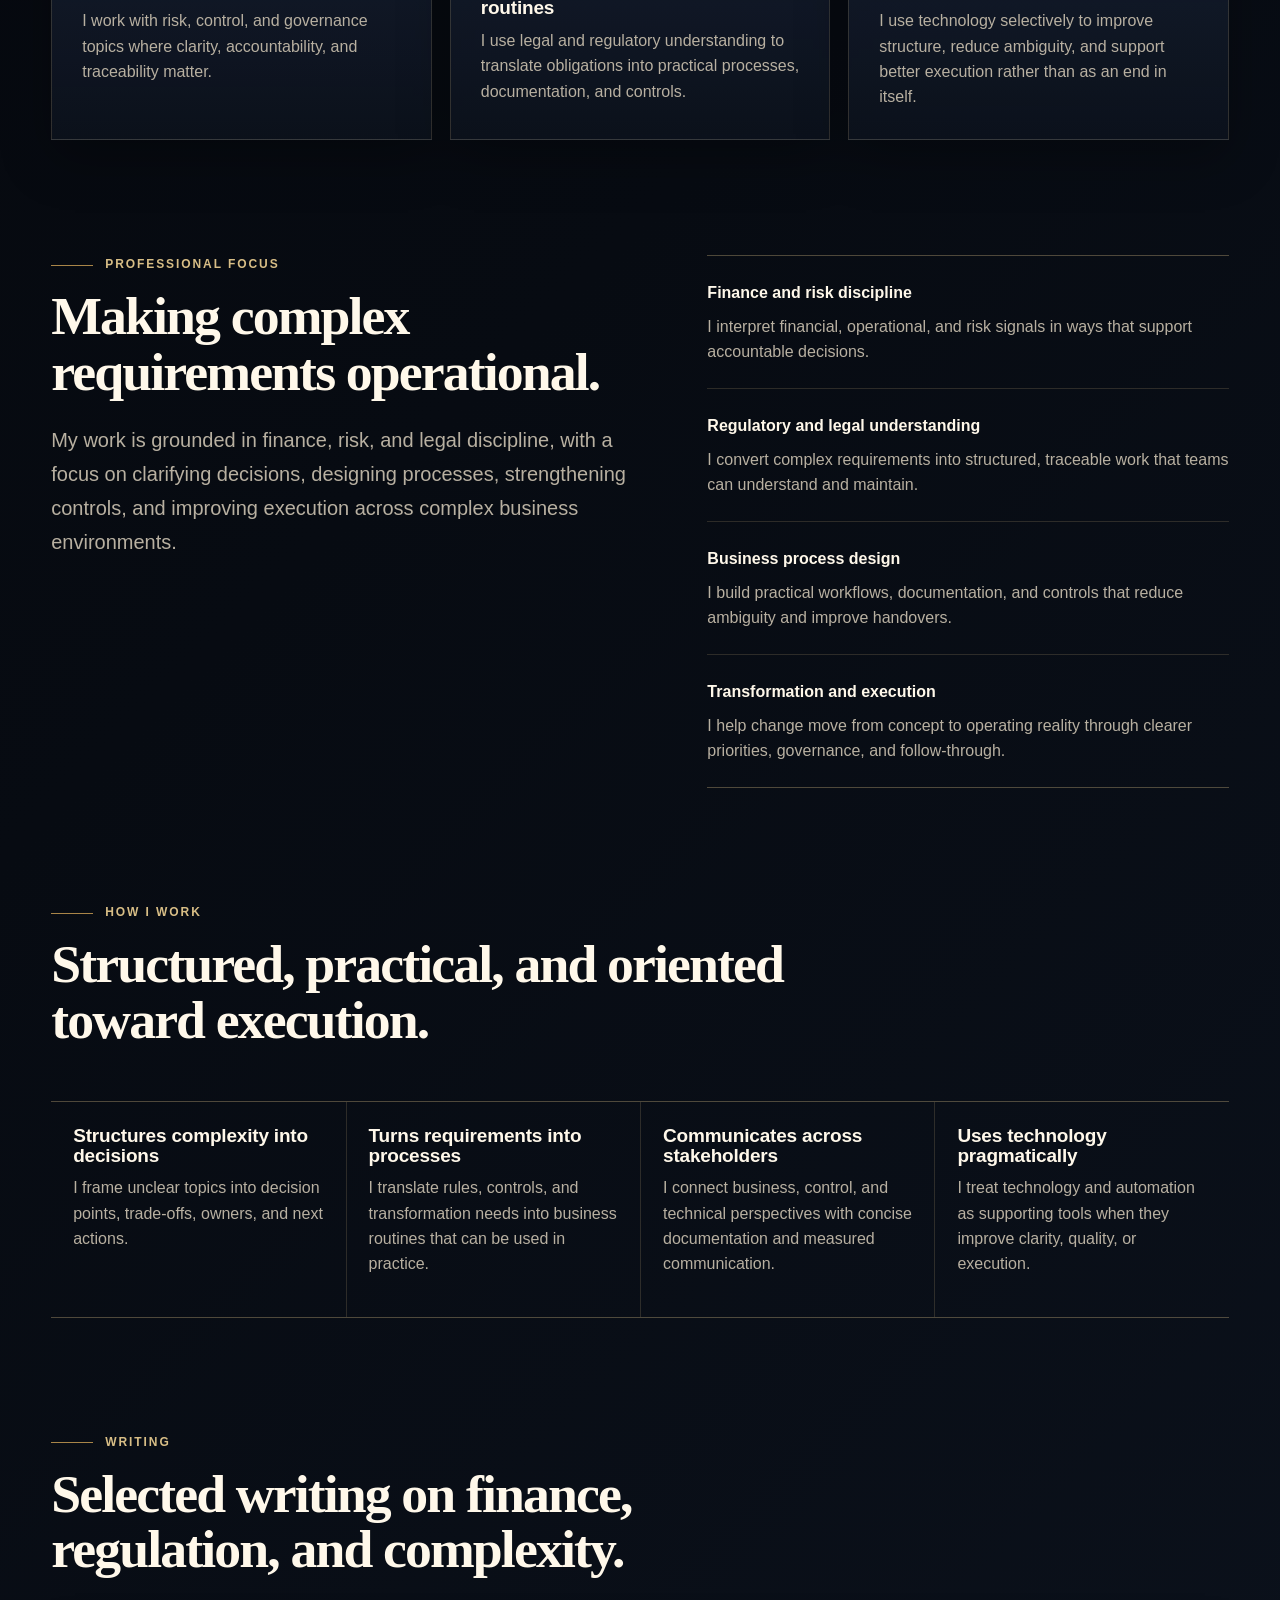
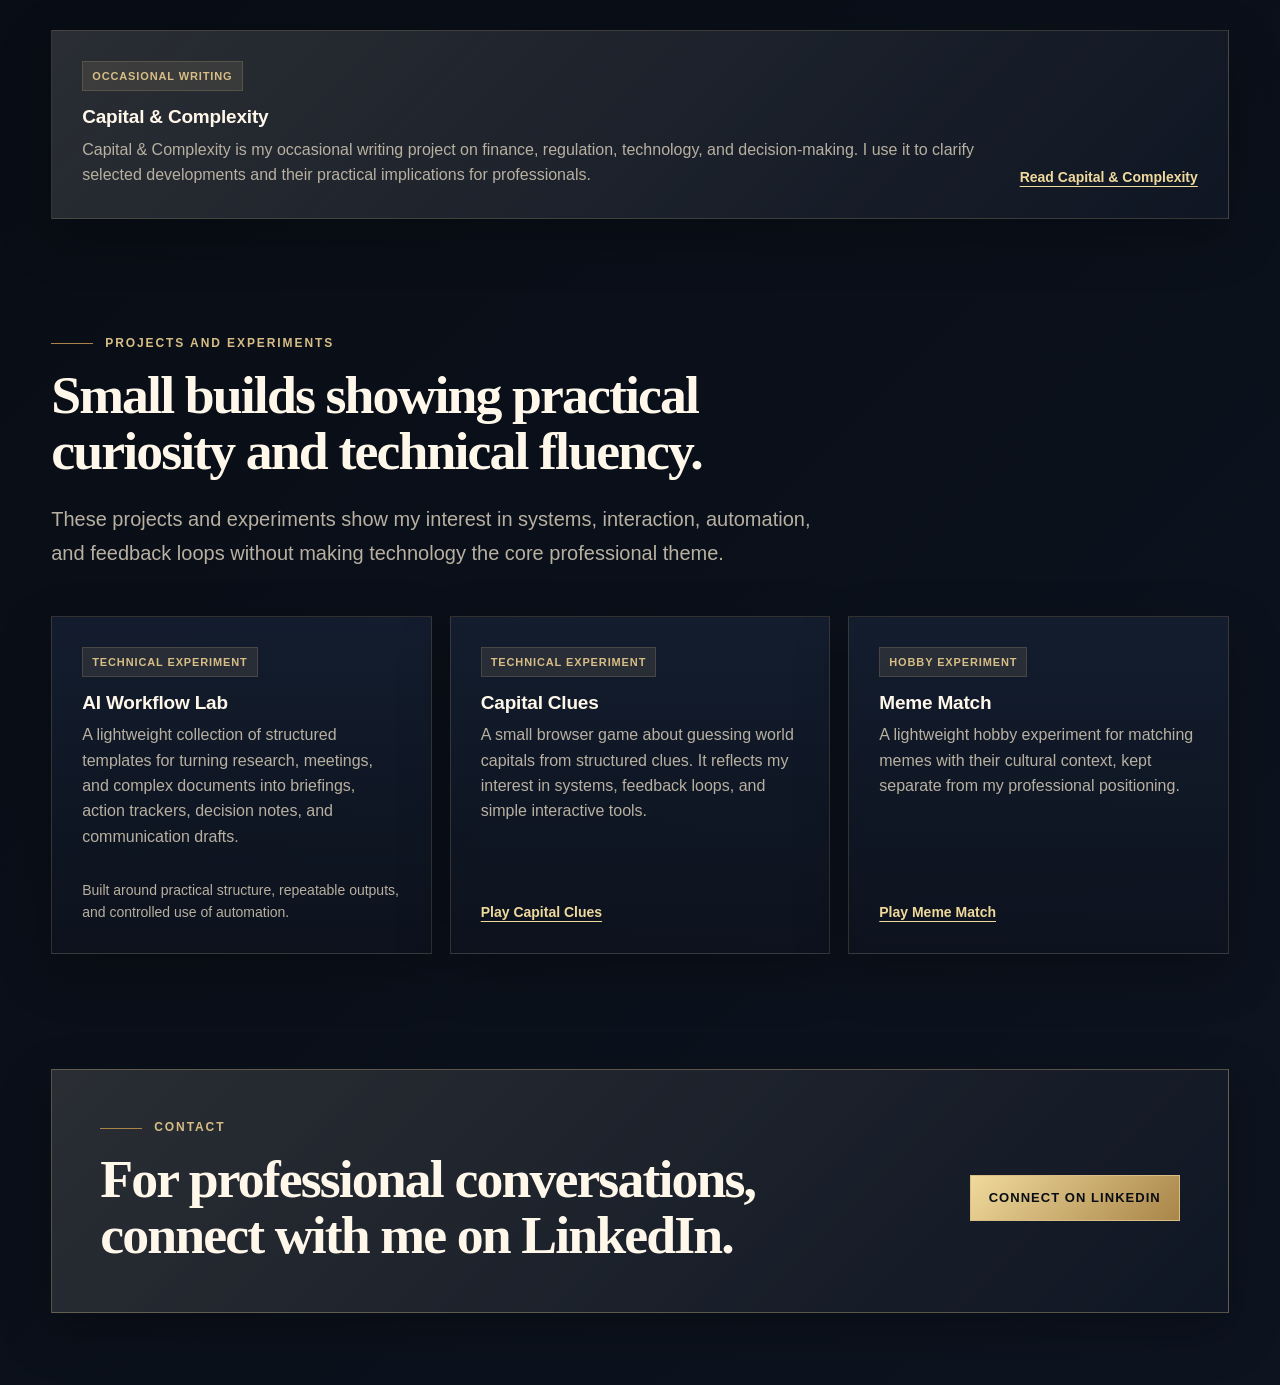
==== commit b8ebd2ca: "Fix hero name wrapping" ====
--- a/index.html
+++ b/index.html
@@ -23,6 +23,34 @@
 
   <link rel="icon" href="assets/img/favicon.svg" type="image/svg+xml">
   <link rel="stylesheet" href="assets/css/main.css">
+  <style>
+    .hero-title {
+      font-size: clamp(48px, 6.4vw, 88px);
+      overflow-wrap: normal;
+      text-wrap: balance;
+      word-break: keep-all;
+    }
+
+    @media (max-width: 1080px) {
+      .hero-title {
+        font-size: clamp(48px, 8vw, 96px);
+      }
+    }
+
+    @media (max-width: 680px) {
+      .hero-title {
+        font-size: clamp(31px, 9vw, 39px);
+        line-height: 1.04;
+        letter-spacing: -0.045em;
+      }
+    }
+
+    @media (max-width: 380px) {
+      .hero-title {
+        font-size: clamp(30px, 8.7vw, 34px);
+      }
+    }
+  </style>
 </head>
 
 <body>
@@ -43,7 +71,7 @@
       <header id="profile" class="hero">
         <div class="hero-content">
           <p class="hero-kicker">Finance · Risk · Transformation</p>
-          <h1>Benjamin Grandmontagne</h1>
+          <h1 class="hero-title">Benjamin Grandmontagne</h1>
 
           <p class="subtitle">
             I translate finance, risk, and transformation complexity into clearer processes, practical controls, and better decisions.
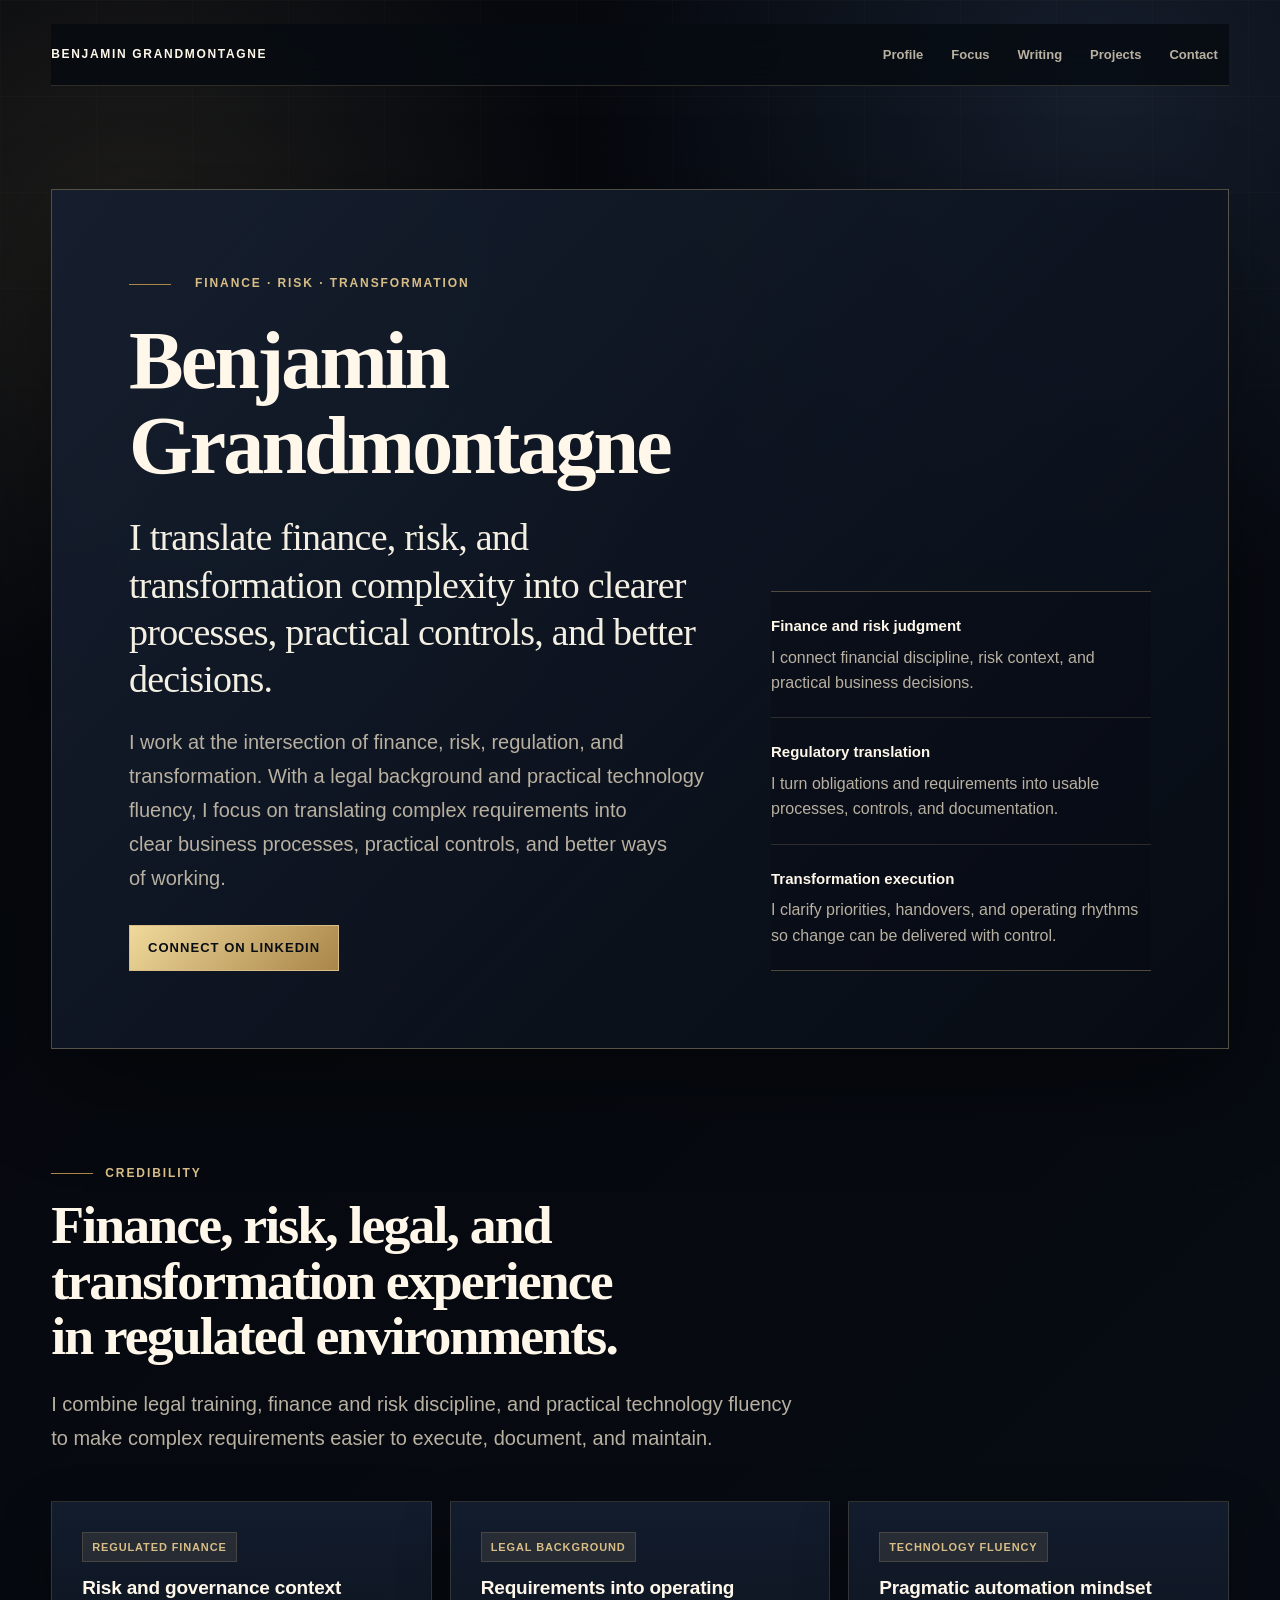
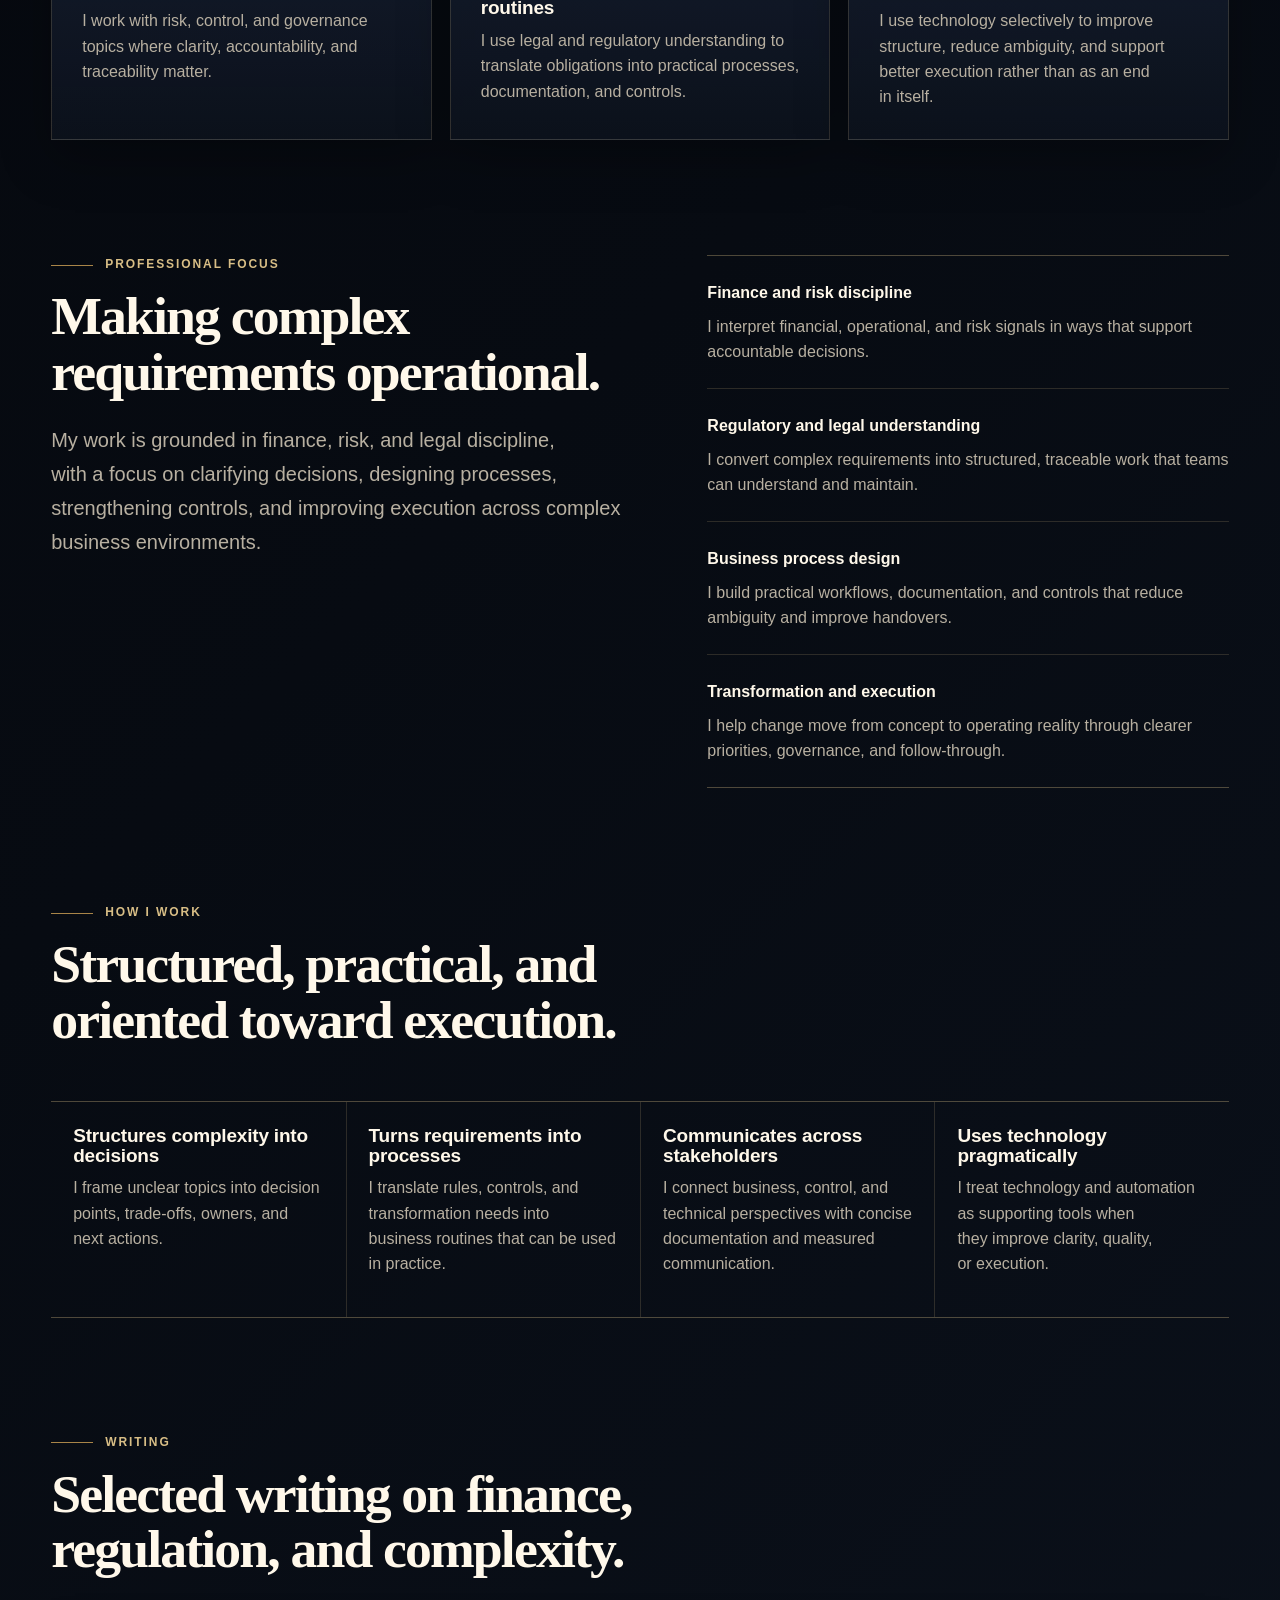
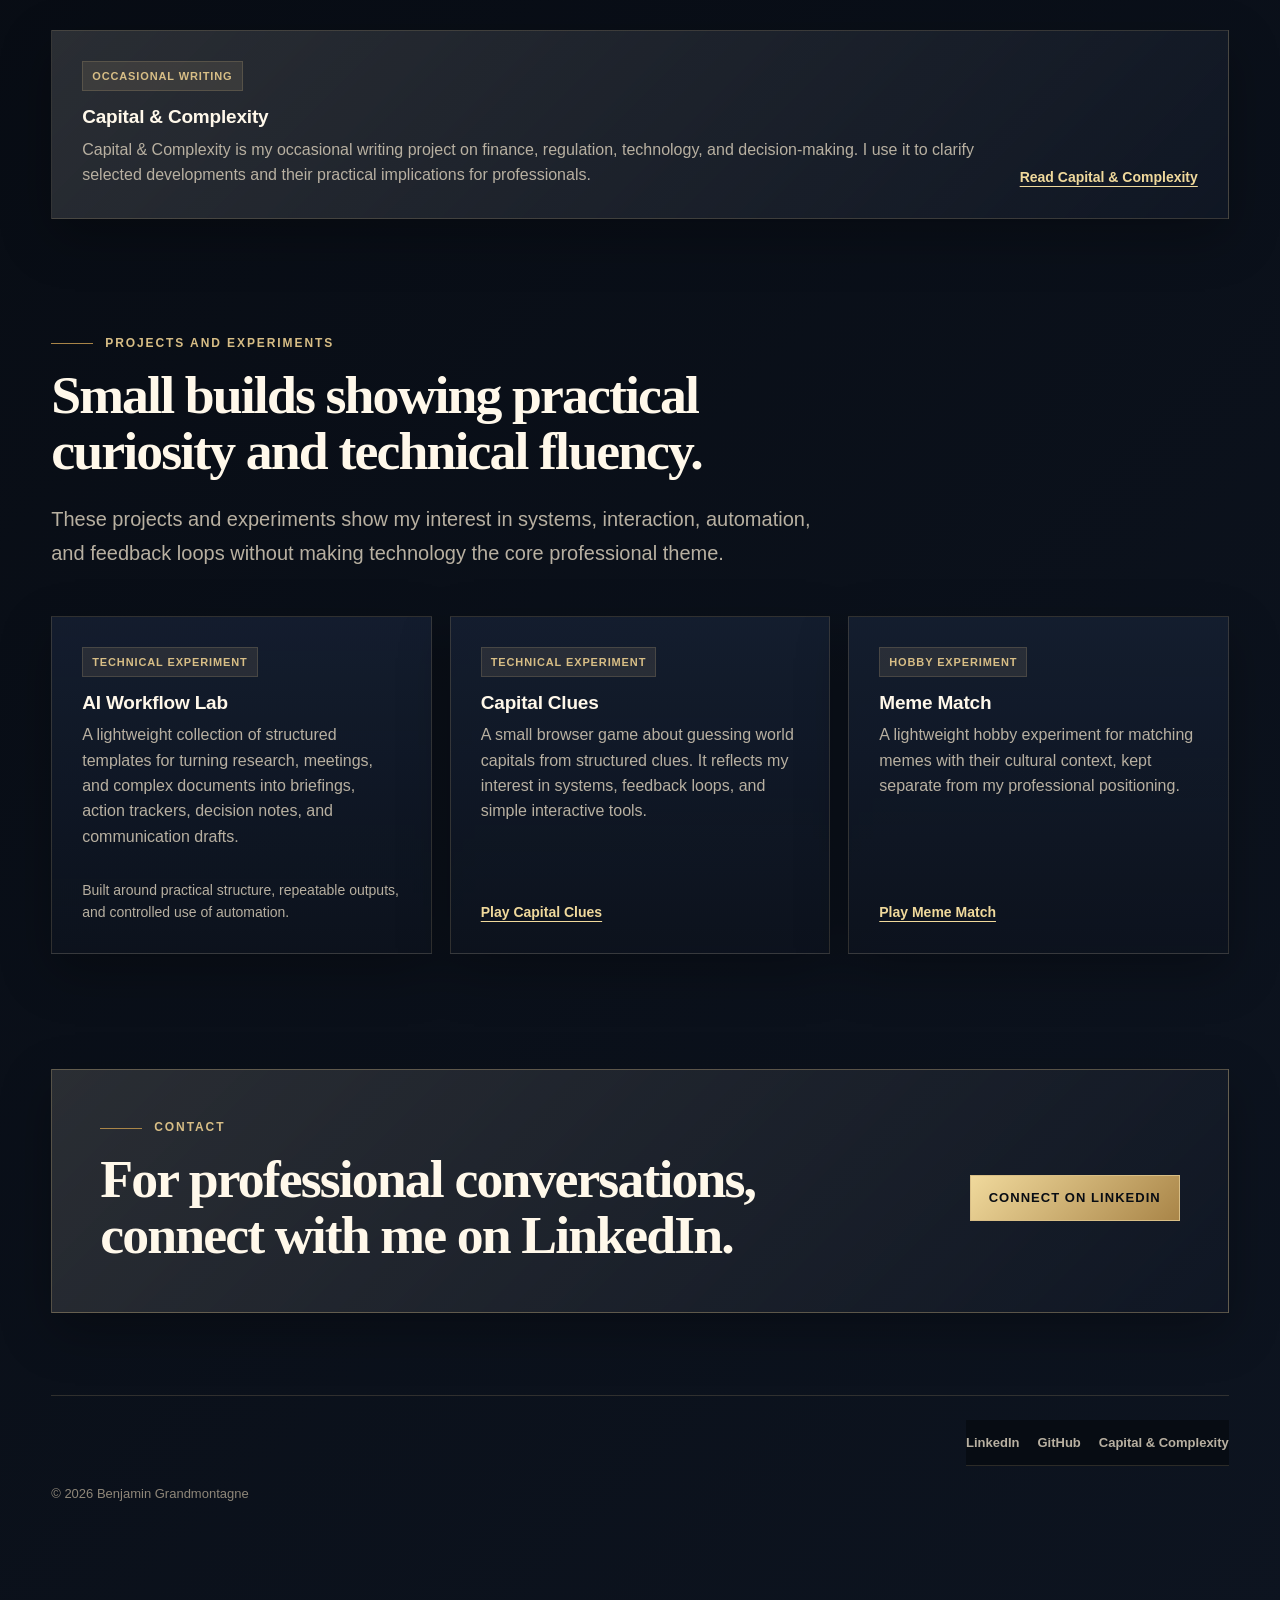
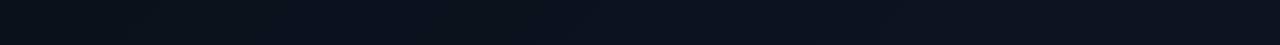
==== commit c6820286: "Add site footer and typography enhancements" ====
--- a/index.html
+++ b/index.html
@@ -23,6 +23,7 @@
 
   <link rel="icon" href="assets/img/favicon.svg" type="image/svg+xml">
   <link rel="stylesheet" href="assets/css/main.css">
+  <link rel="stylesheet" href="assets/css/enhancements.css">
   <style>
     .hero-title {
       font-size: clamp(48px, 6.4vw, 88px);
@@ -285,6 +286,15 @@
         </p>
       </section>
     </main>
+
+    <footer class="site-footer">
+      <p>&copy; 2026 Benjamin Grandmontagne</p>
+      <nav class="footer-links" aria-label="Footer navigation">
+        <a href="https://www.linkedin.com/in/benjamin-grandmontagne-0a0674151" target="_blank" rel="noopener noreferrer">LinkedIn</a>
+        <a href="https://github.com/bengrnd" target="_blank" rel="noopener noreferrer">GitHub</a>
+        <a href="https://capitalcomplexity.substack.com/" target="_blank" rel="noopener noreferrer">Capital &amp; Complexity</a>
+      </nav>
+    </footer>
   </div>
 </body>
 </html>
--- a/assets/css/enhancements.css
+++ b/assets/css/enhancements.css
@@ -0,0 +1,86 @@
+:root {
+  --font-sans: "Aptos", "Segoe UI", "Helvetica Neue", Arial, sans-serif;
+  --font-serif: "Iowan Old Style", "Palatino Linotype", "Book Antiqua", Palatino, Georgia, serif;
+}
+
+body {
+  font-family: var(--font-sans);
+  font-kerning: normal;
+  text-rendering: optimizeLegibility;
+}
+
+h1,
+h2,
+.subtitle {
+  font-family: var(--font-serif);
+}
+
+h1,
+h2,
+h3,
+.nav-mark,
+.primary-cta,
+.tag {
+  font-kerning: normal;
+}
+
+h1,
+h2 {
+  text-wrap: balance;
+}
+
+.intro,
+.lead,
+.section-copy,
+.card p,
+.signal span,
+.focus-list span,
+.principles p {
+  text-wrap: pretty;
+}
+
+.site-footer {
+  display: flex;
+  align-items: center;
+  justify-content: space-between;
+  gap: 24px;
+  margin-top: clamp(48px, 7vw, 82px);
+  padding: 24px 0 4px;
+  border-top: 1px solid var(--line);
+  color: var(--subtle);
+  font-size: 13px;
+}
+
+.site-footer p {
+  margin: 0;
+}
+
+.footer-links {
+  display: flex;
+  flex-wrap: wrap;
+  justify-content: flex-end;
+  gap: 8px 18px;
+}
+
+.footer-links a {
+  color: var(--muted);
+  font-weight: 700;
+  text-decoration: none;
+}
+
+.footer-links a:hover,
+.footer-links a:focus-visible {
+  color: var(--text-strong);
+}
+
+@media (max-width: 680px) {
+  .site-footer {
+    align-items: flex-start;
+    flex-direction: column;
+    gap: 14px;
+  }
+
+  .footer-links {
+    justify-content: flex-start;
+  }
+}
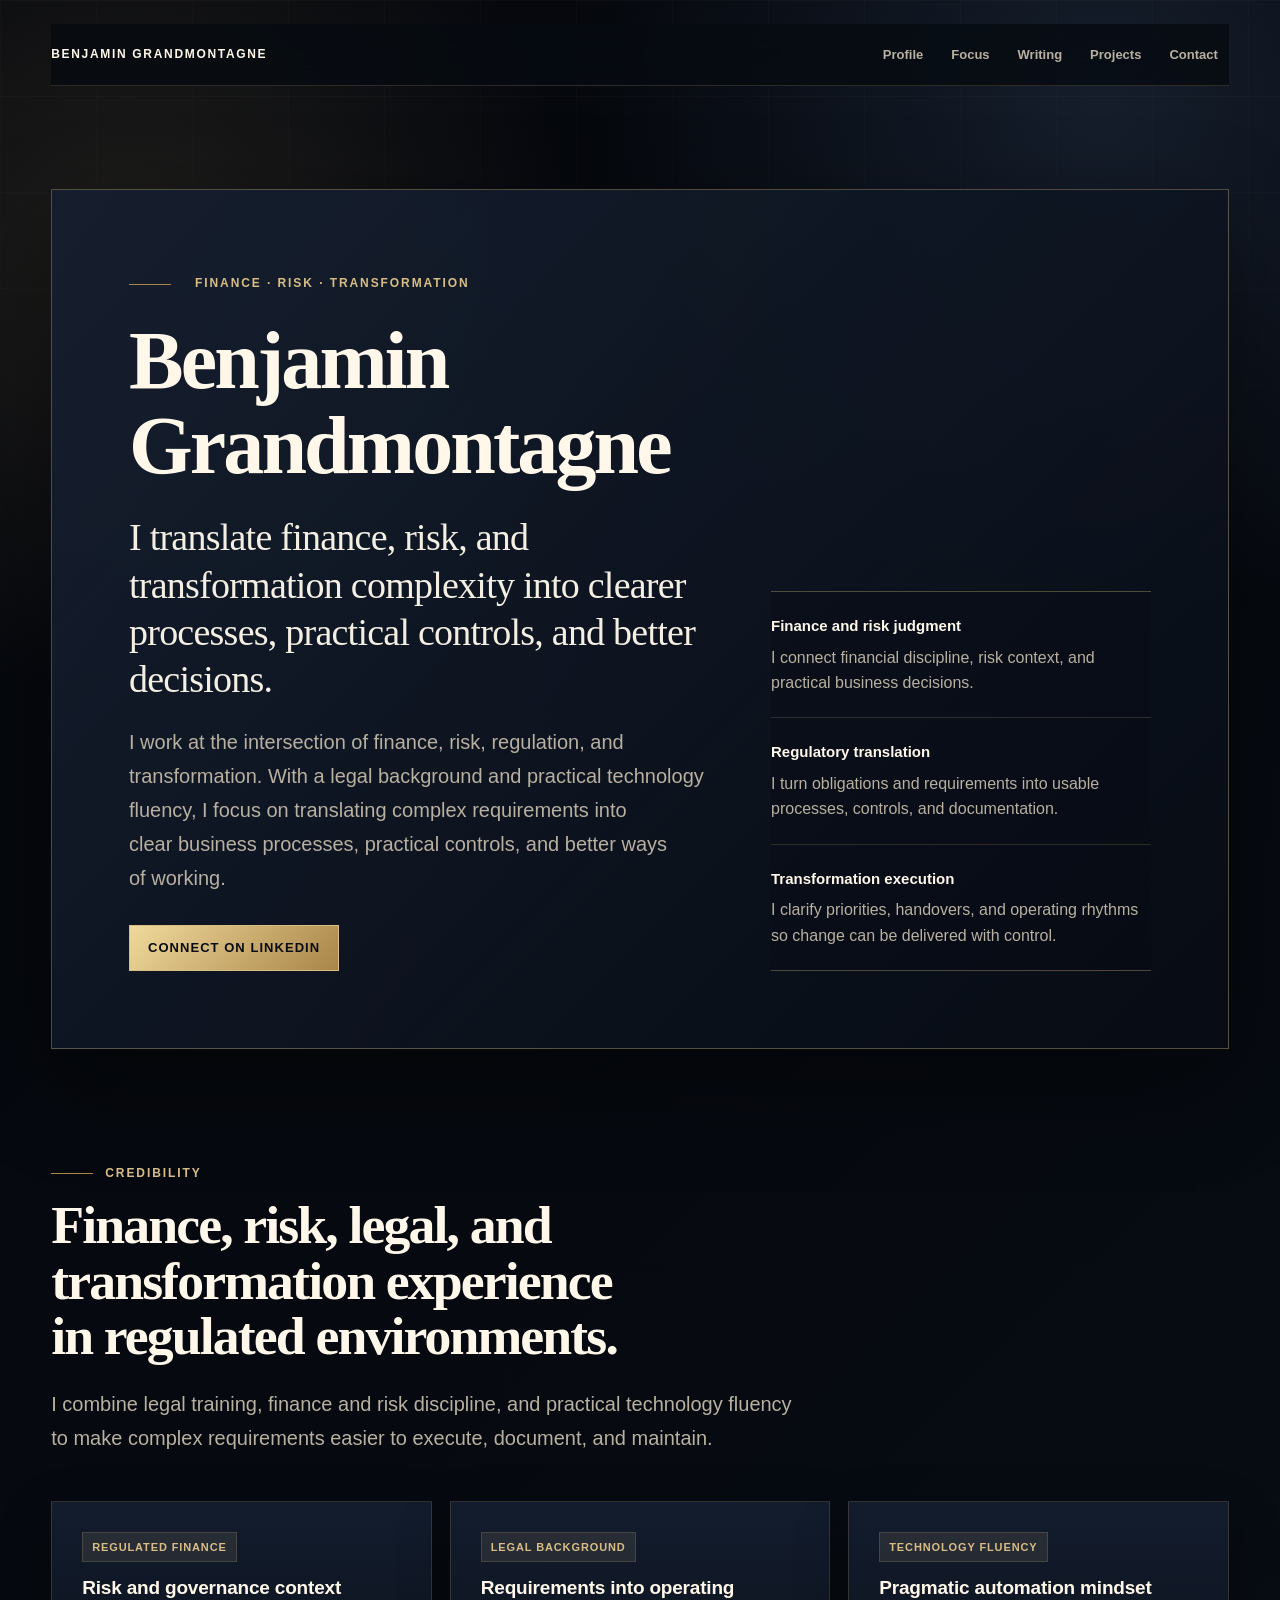
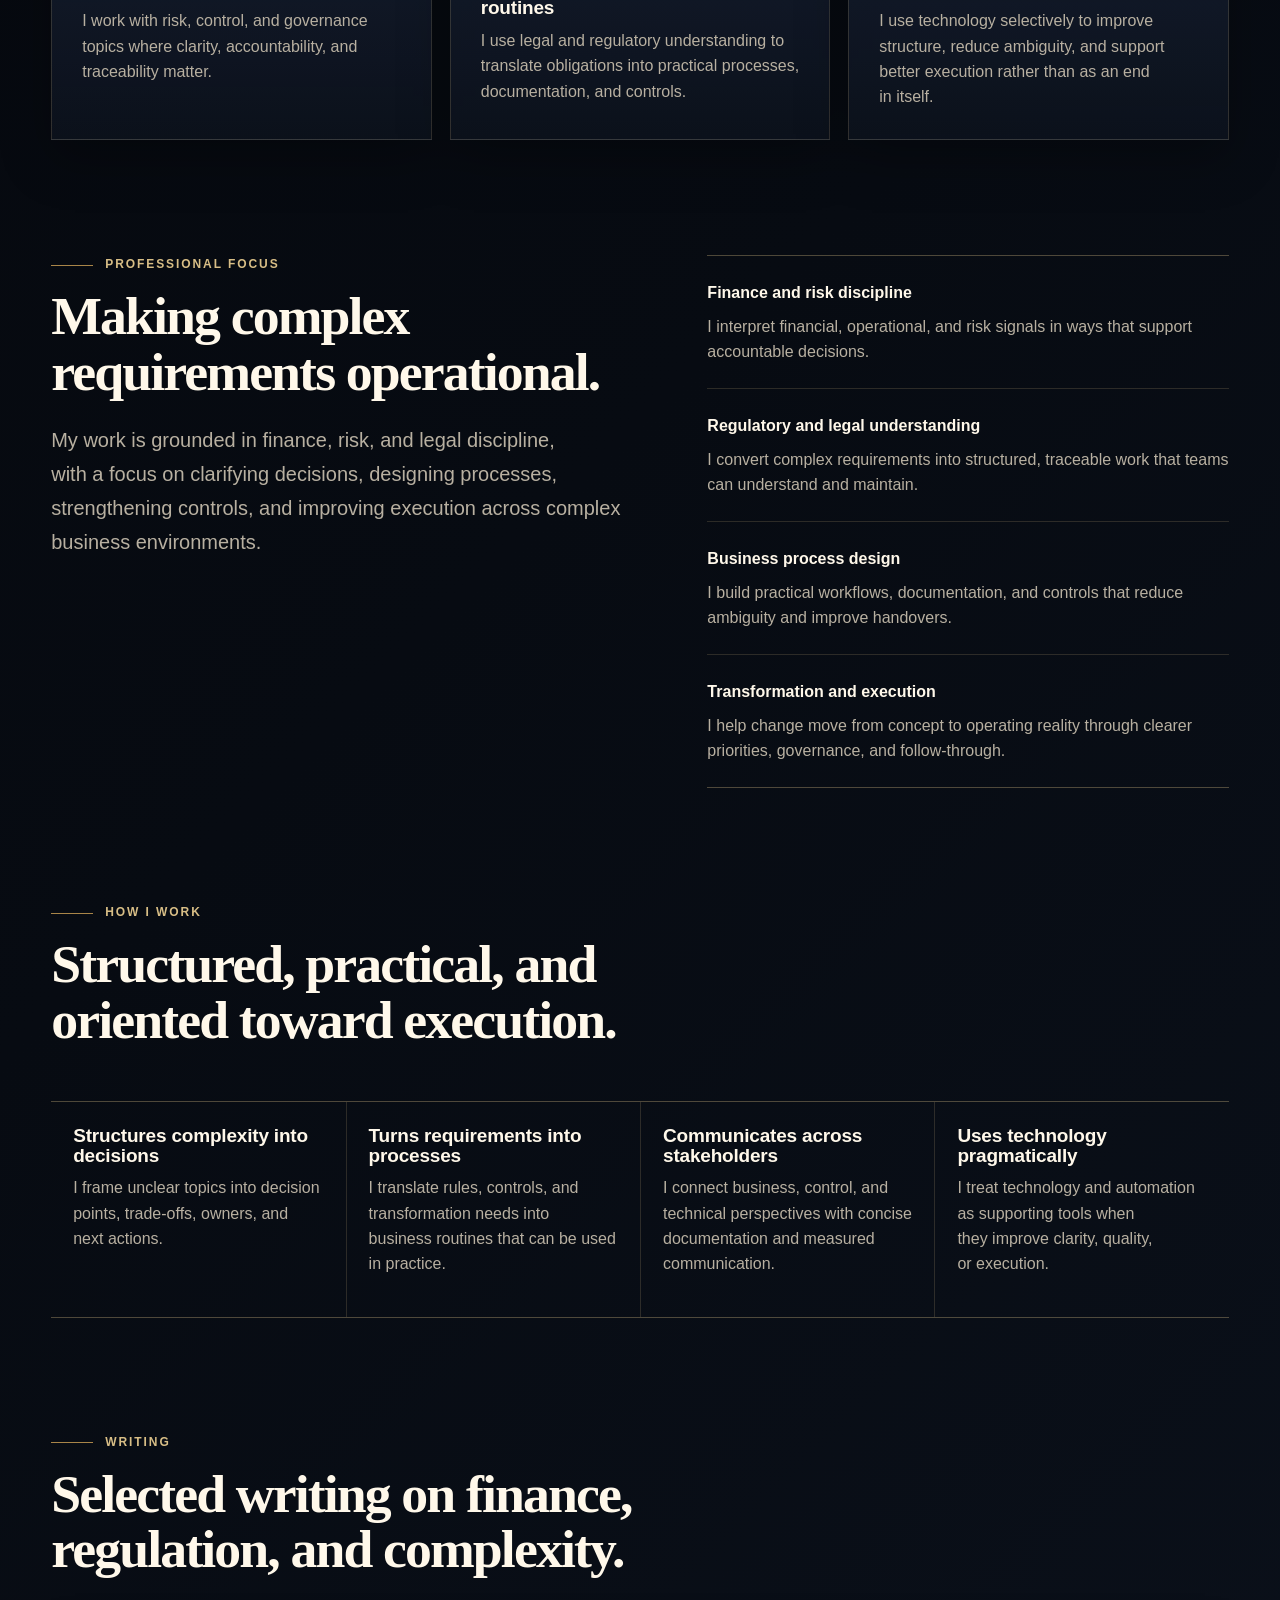
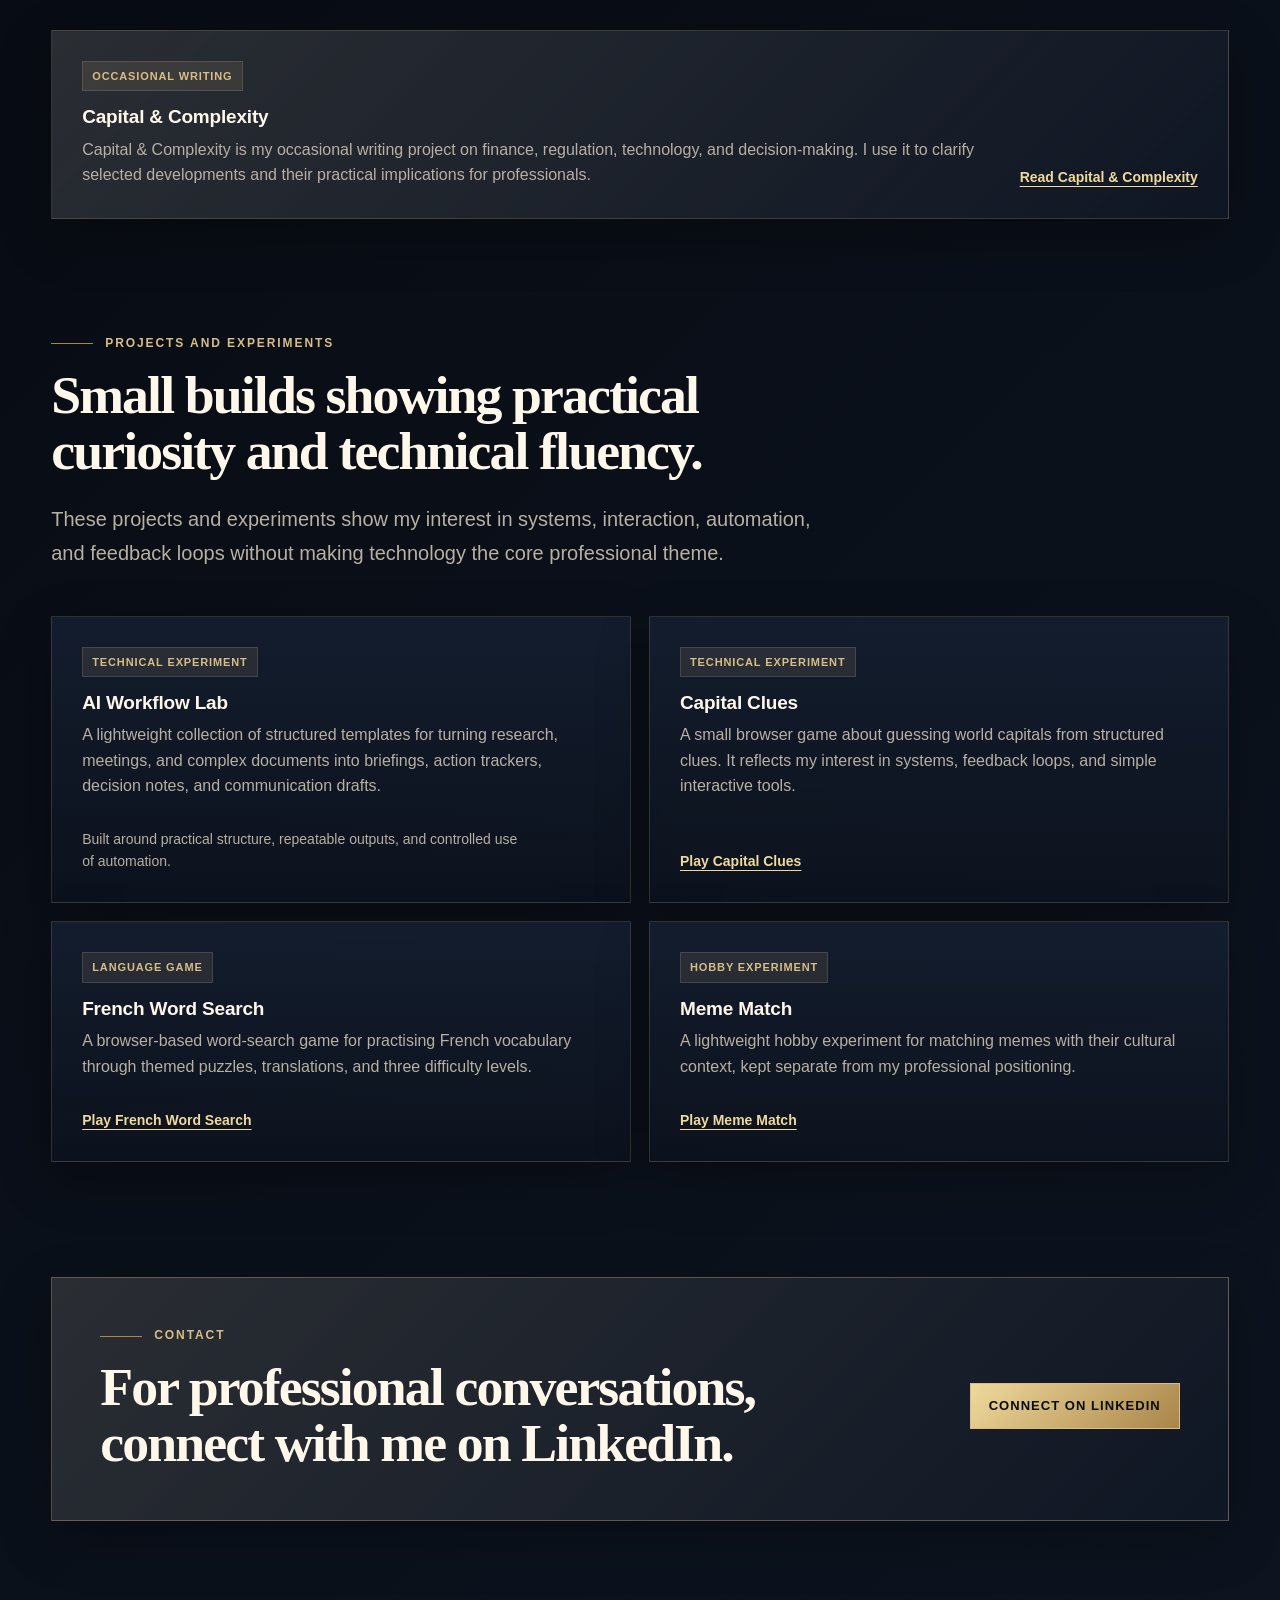
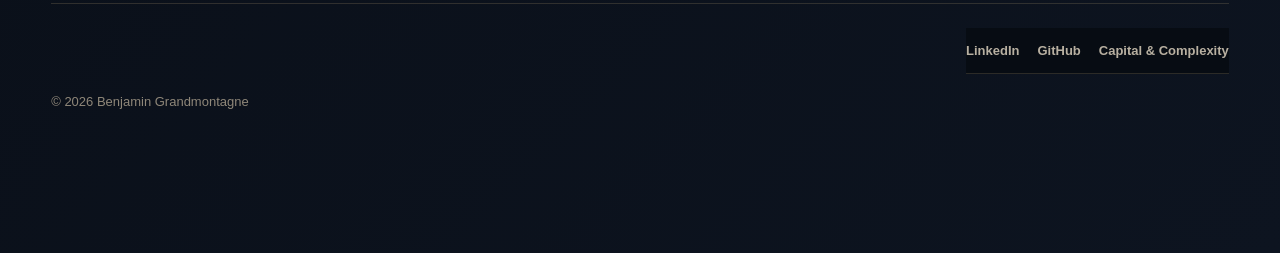
==== commit 6e75f8b5: "Link French word search from homepage" ====
--- a/index.html
+++ b/index.html
@@ -32,6 +32,10 @@
       word-break: keep-all;
     }
 
+    .project-cards {
+      grid-template-columns: repeat(2, minmax(0, 1fr));
+    }
+
     @media (max-width: 1080px) {
       .hero-title {
         font-size: clamp(48px, 8vw, 96px);
@@ -39,6 +43,10 @@
     }
 
     @media (max-width: 680px) {
+      .project-cards {
+        grid-template-columns: 1fr;
+      }
+
       .hero-title {
         font-size: clamp(31px, 9vw, 39px);
         line-height: 1.04;
@@ -234,7 +242,7 @@
           </p>
         </div>
 
-        <div class="cards">
+        <div class="cards project-cards">
           <article class="card">
             <span class="tag">Technical experiment</span>
             <h3>AI Workflow Lab</h3>
@@ -252,6 +260,17 @@
             </p>
             <p class="small">
               <a href="CapitalClues.html">Play Capital Clues</a>
+            </p>
+          </article>
+
+          <article class="card">
+            <span class="tag">Language game</span>
+            <h3>French Word Search</h3>
+            <p>
+              A browser-based word-search game for practising French vocabulary through themed puzzles, translations, and three difficulty levels.
+            </p>
+            <p class="small">
+              <a href="wordsearch.html">Play French Word Search</a>
             </p>
           </article>
 
@@ -297,4 +316,4 @@
     </footer>
   </div>
 </body>
-</html>+</html>
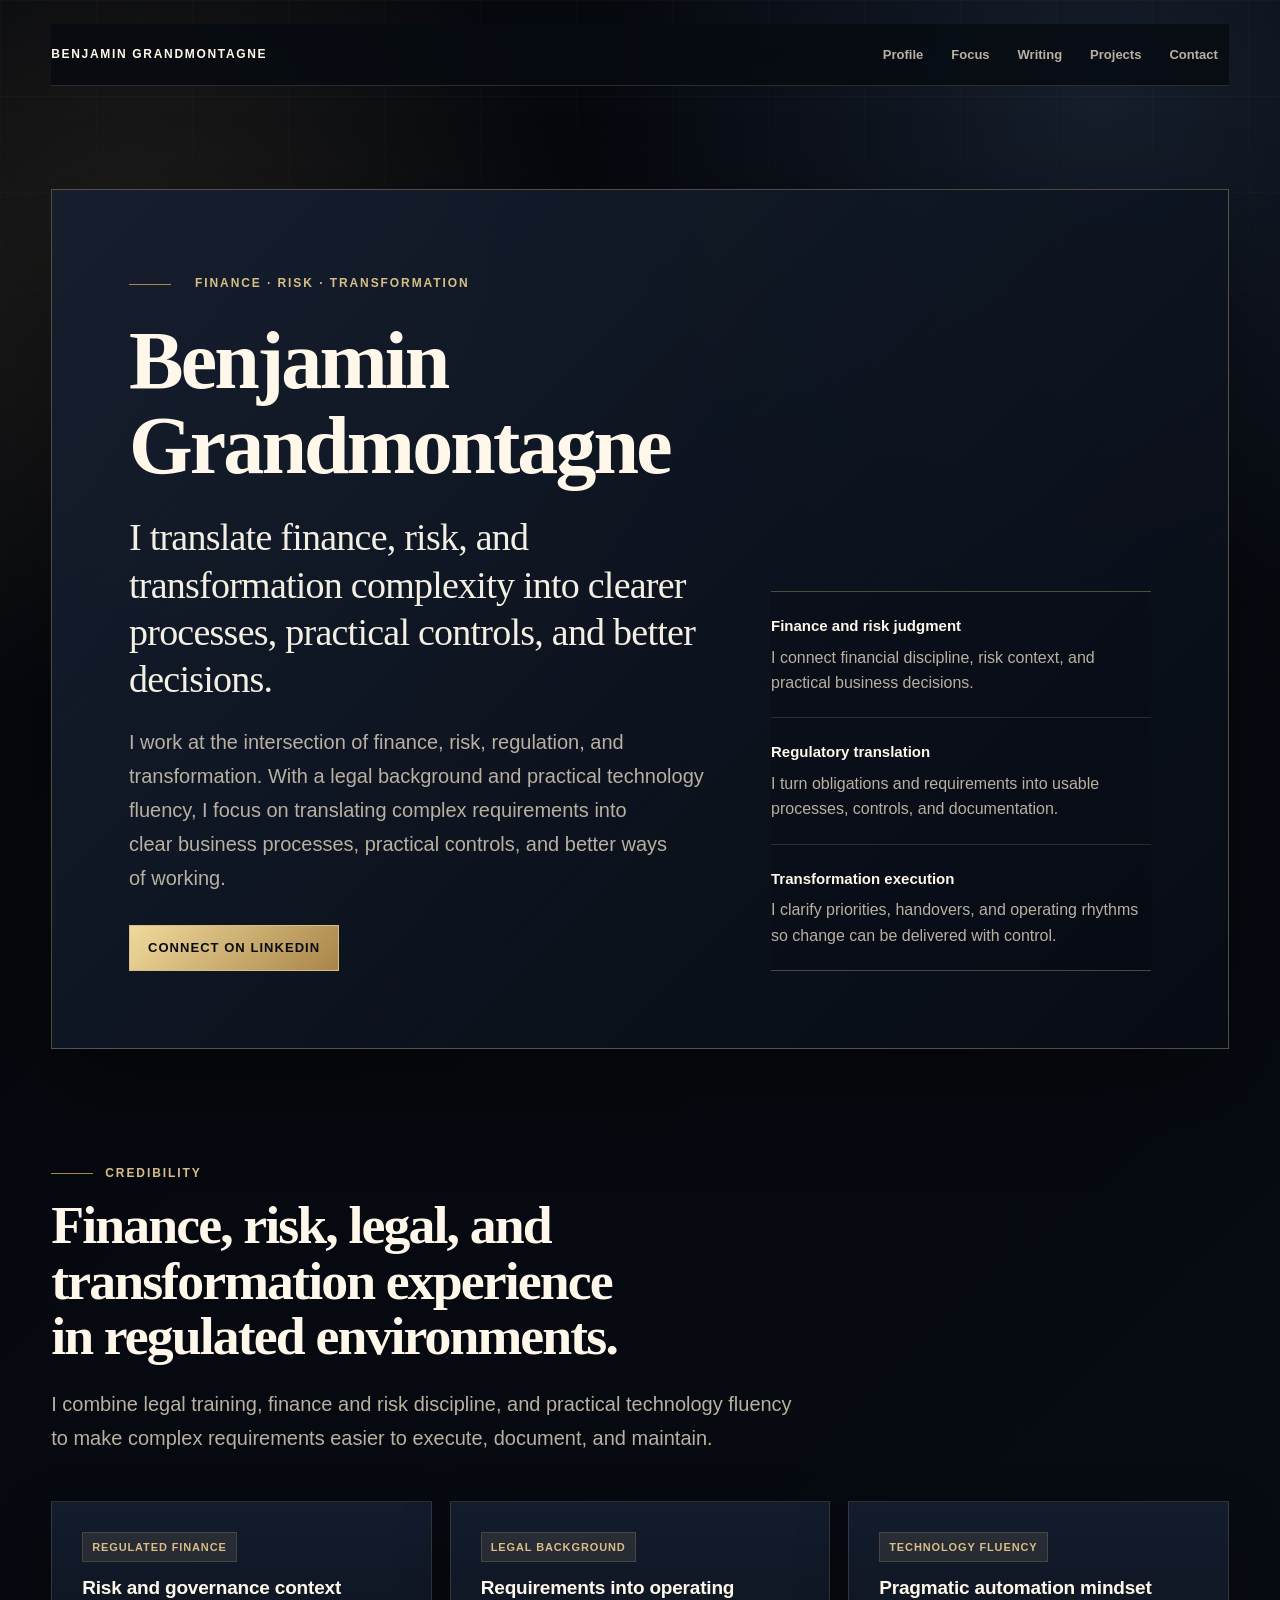
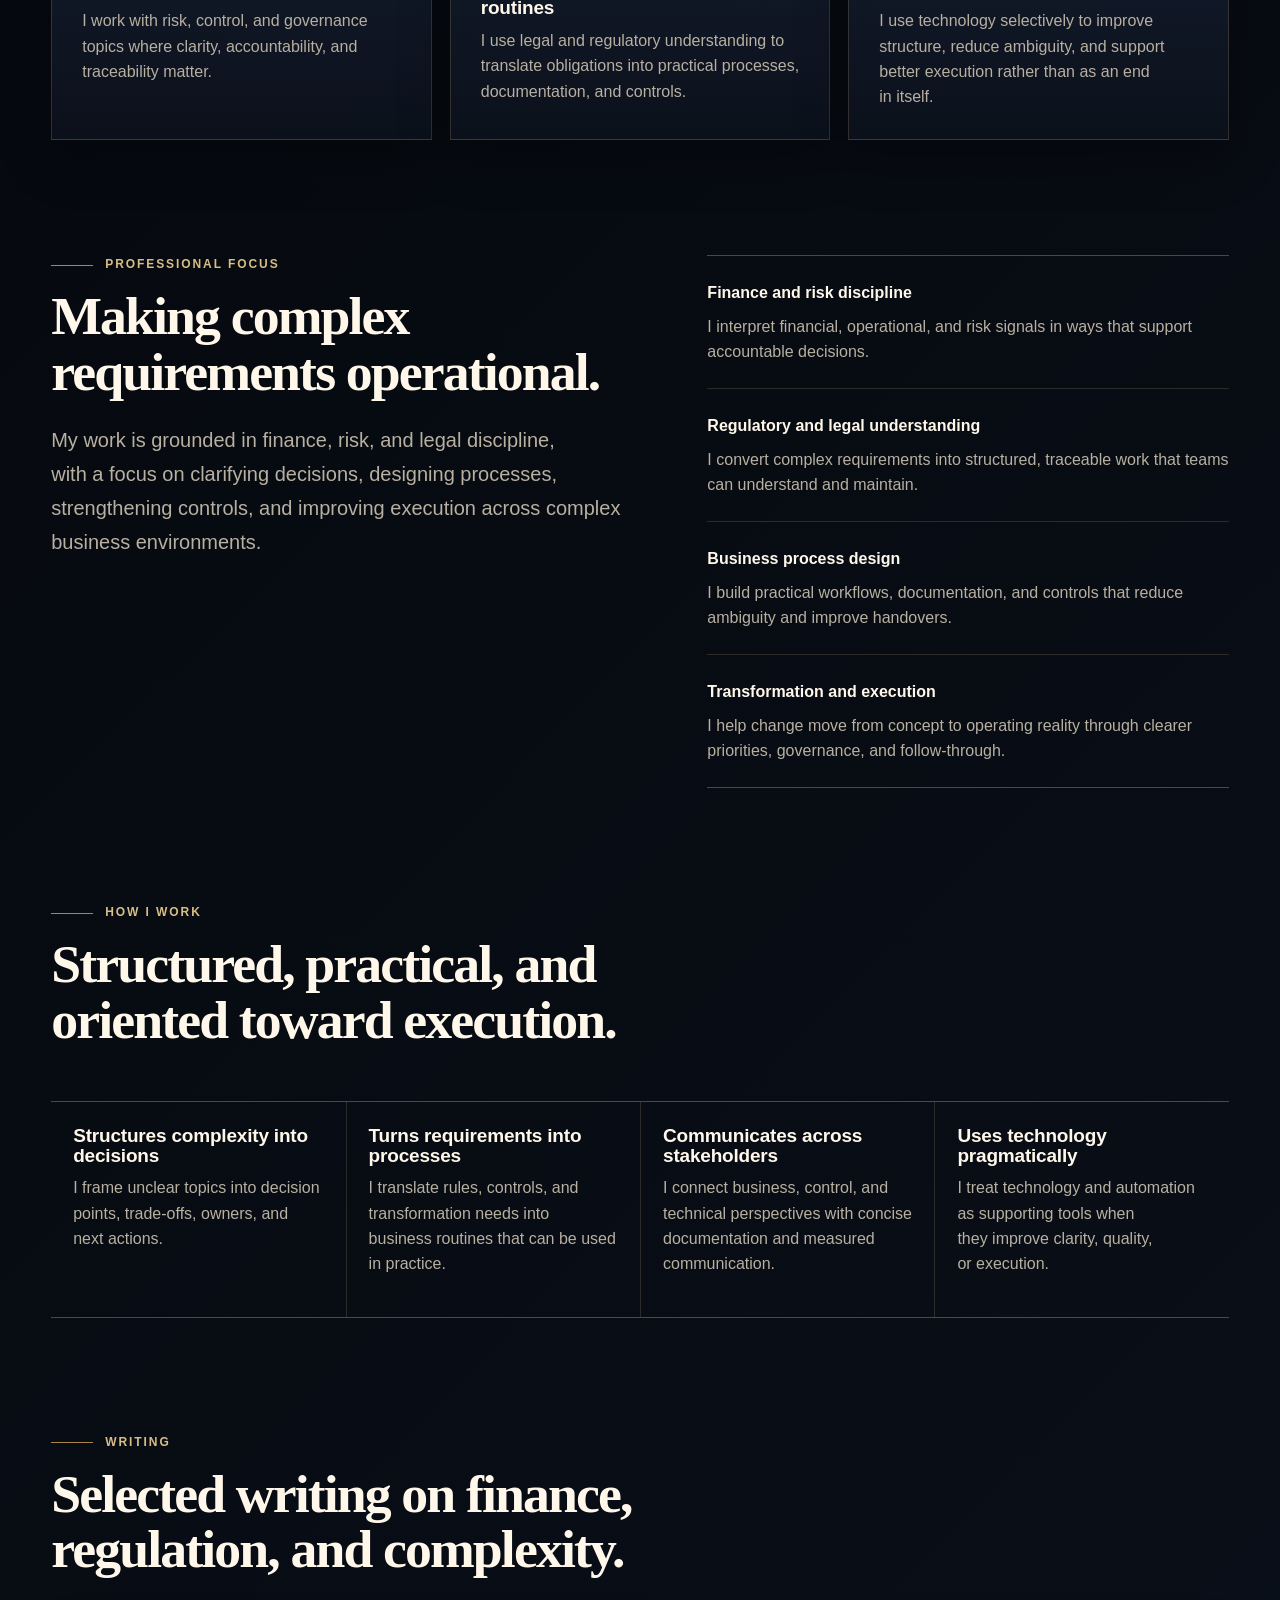
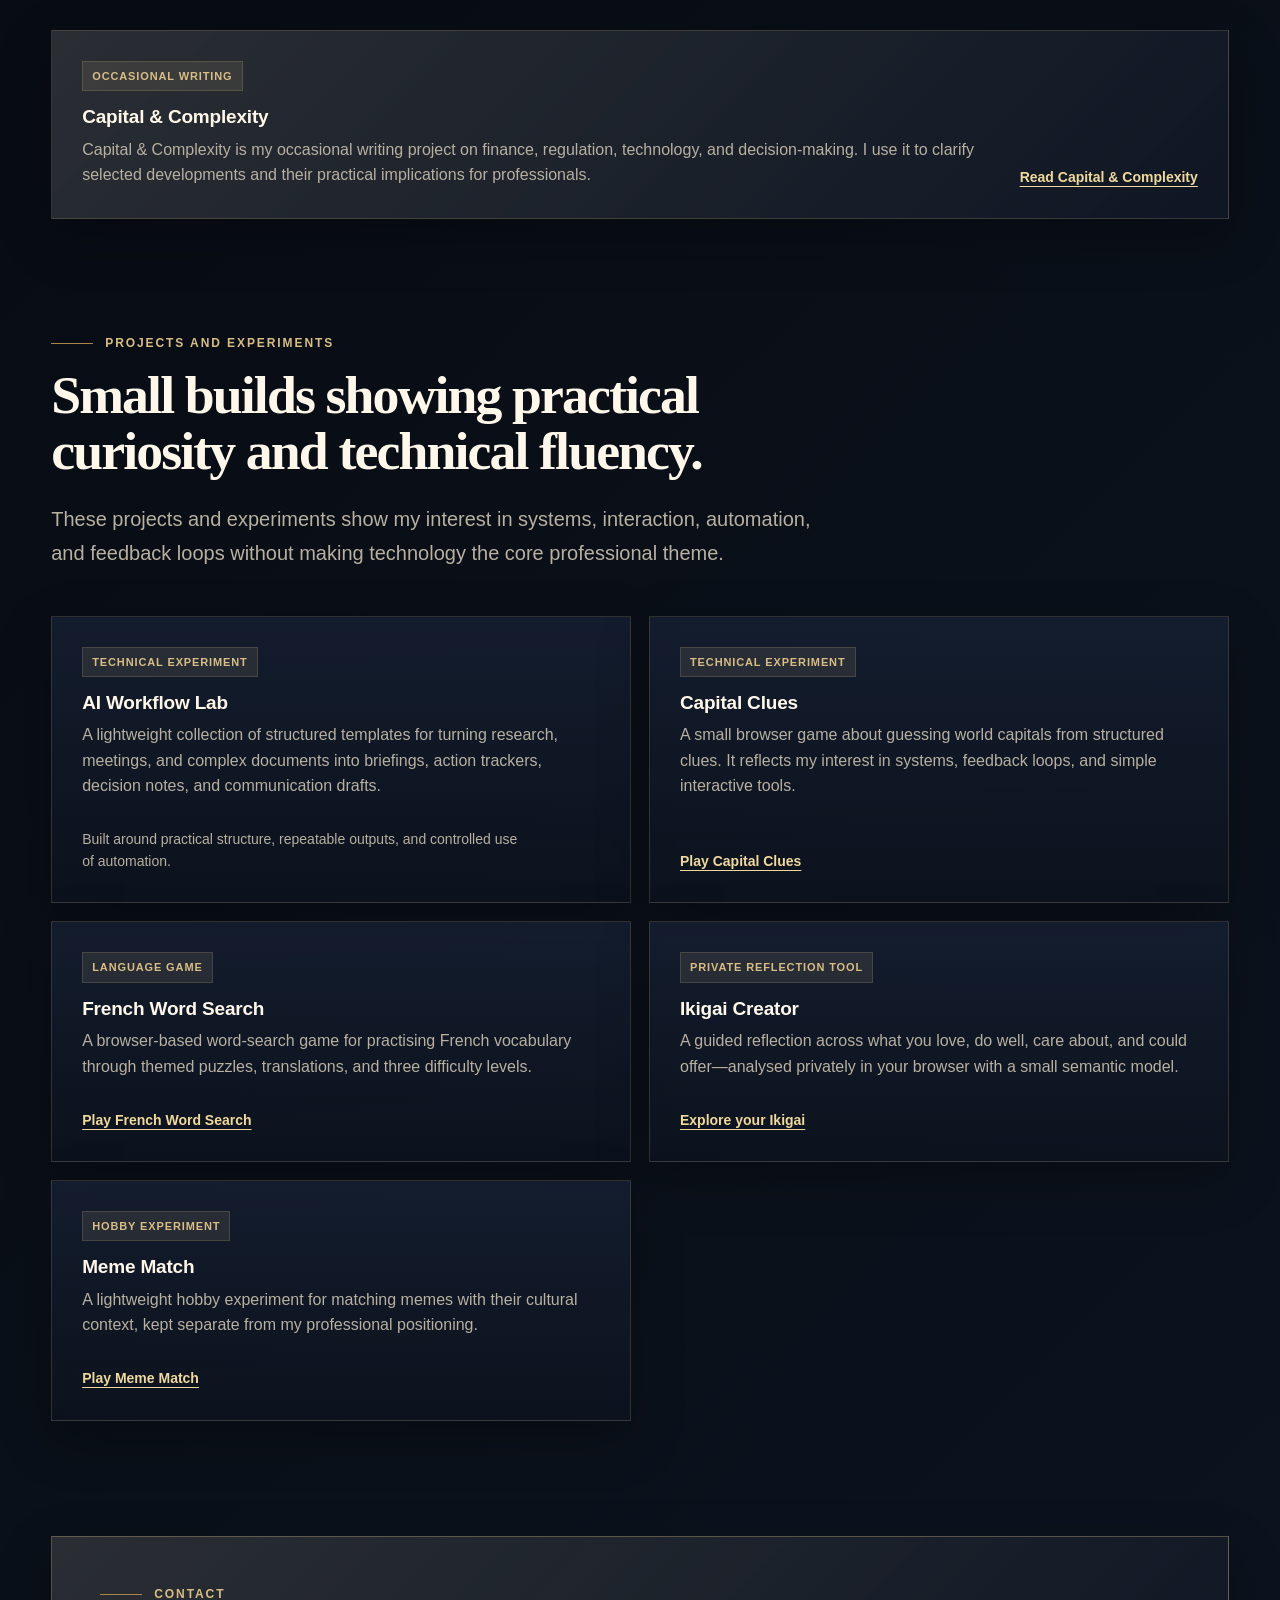
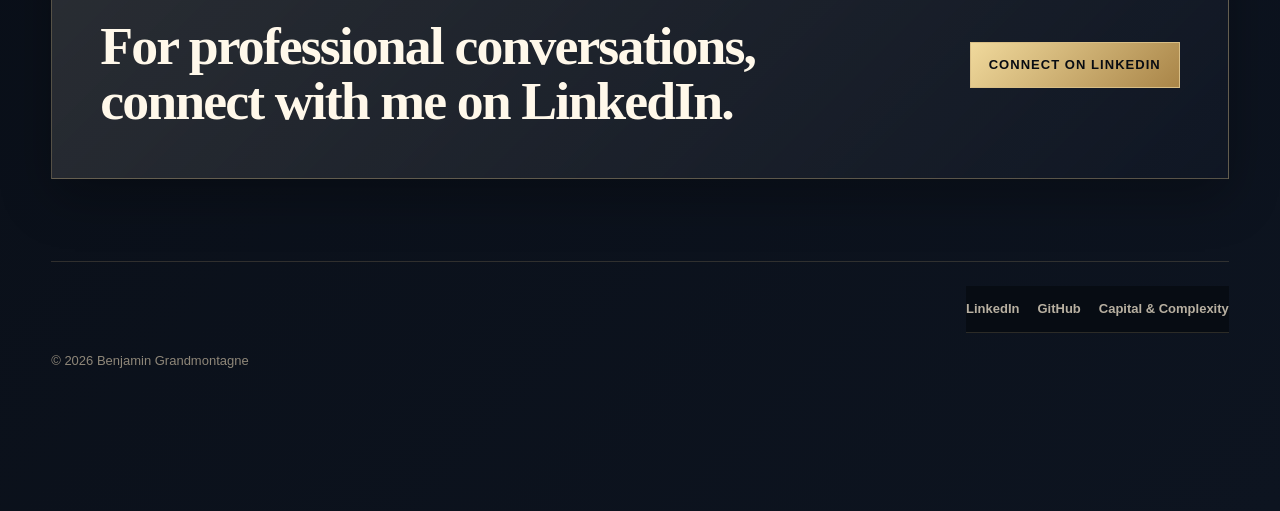
==== commit 303b868c: "Add browser-based Ikigai Creator MVP" ====
--- a/index.html
+++ b/index.html
@@ -274,6 +274,17 @@
             </p>
           </article>
 
+          <article class="card">
+            <span class="tag">Private reflection tool</span>
+            <h3>Ikigai Creator</h3>
+            <p>
+              A guided reflection across what you love, do well, care about, and could offer—analysed privately in your browser with a small semantic model.
+            </p>
+            <p class="small">
+              <a href="/ikigai.html">Explore your Ikigai</a>
+            </p>
+          </article>
+
           <article class="card hobby-card">
             <span class="tag">Hobby experiment</span>
             <h3>Meme Match</h3>
